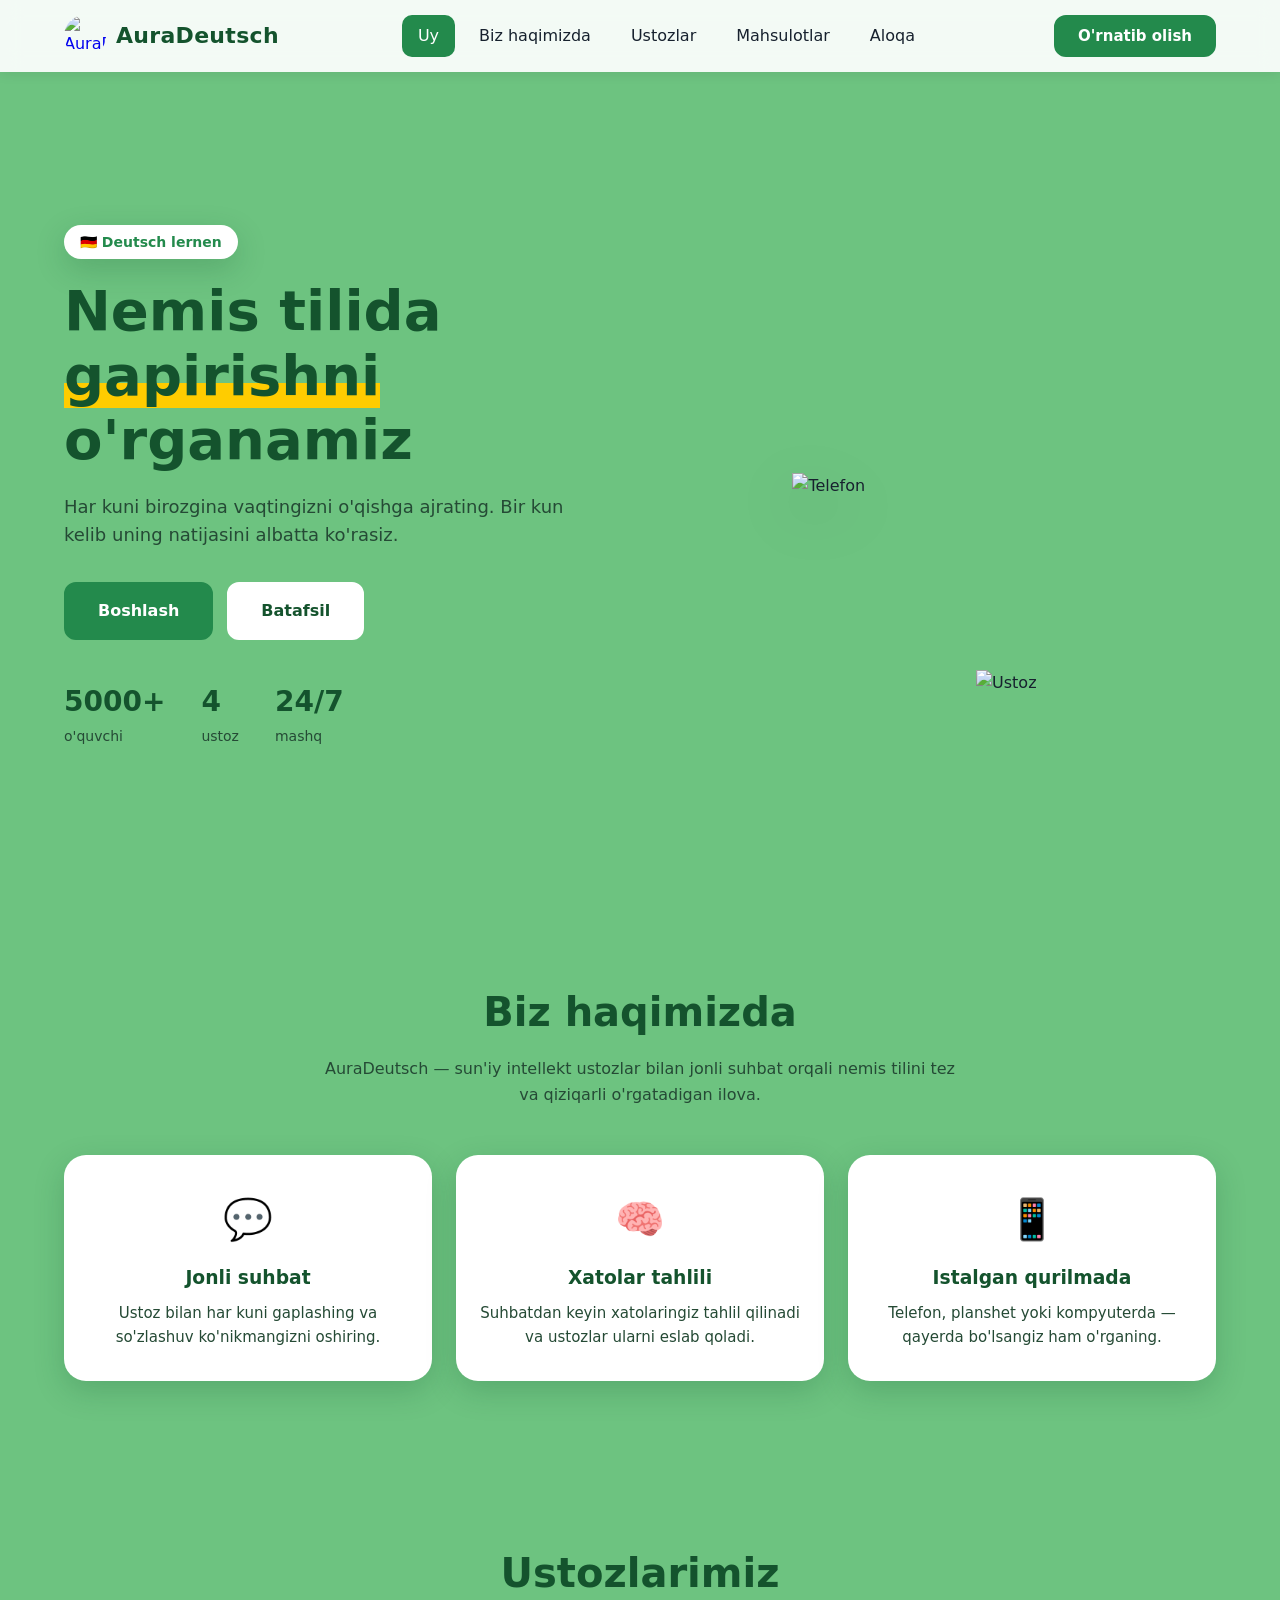
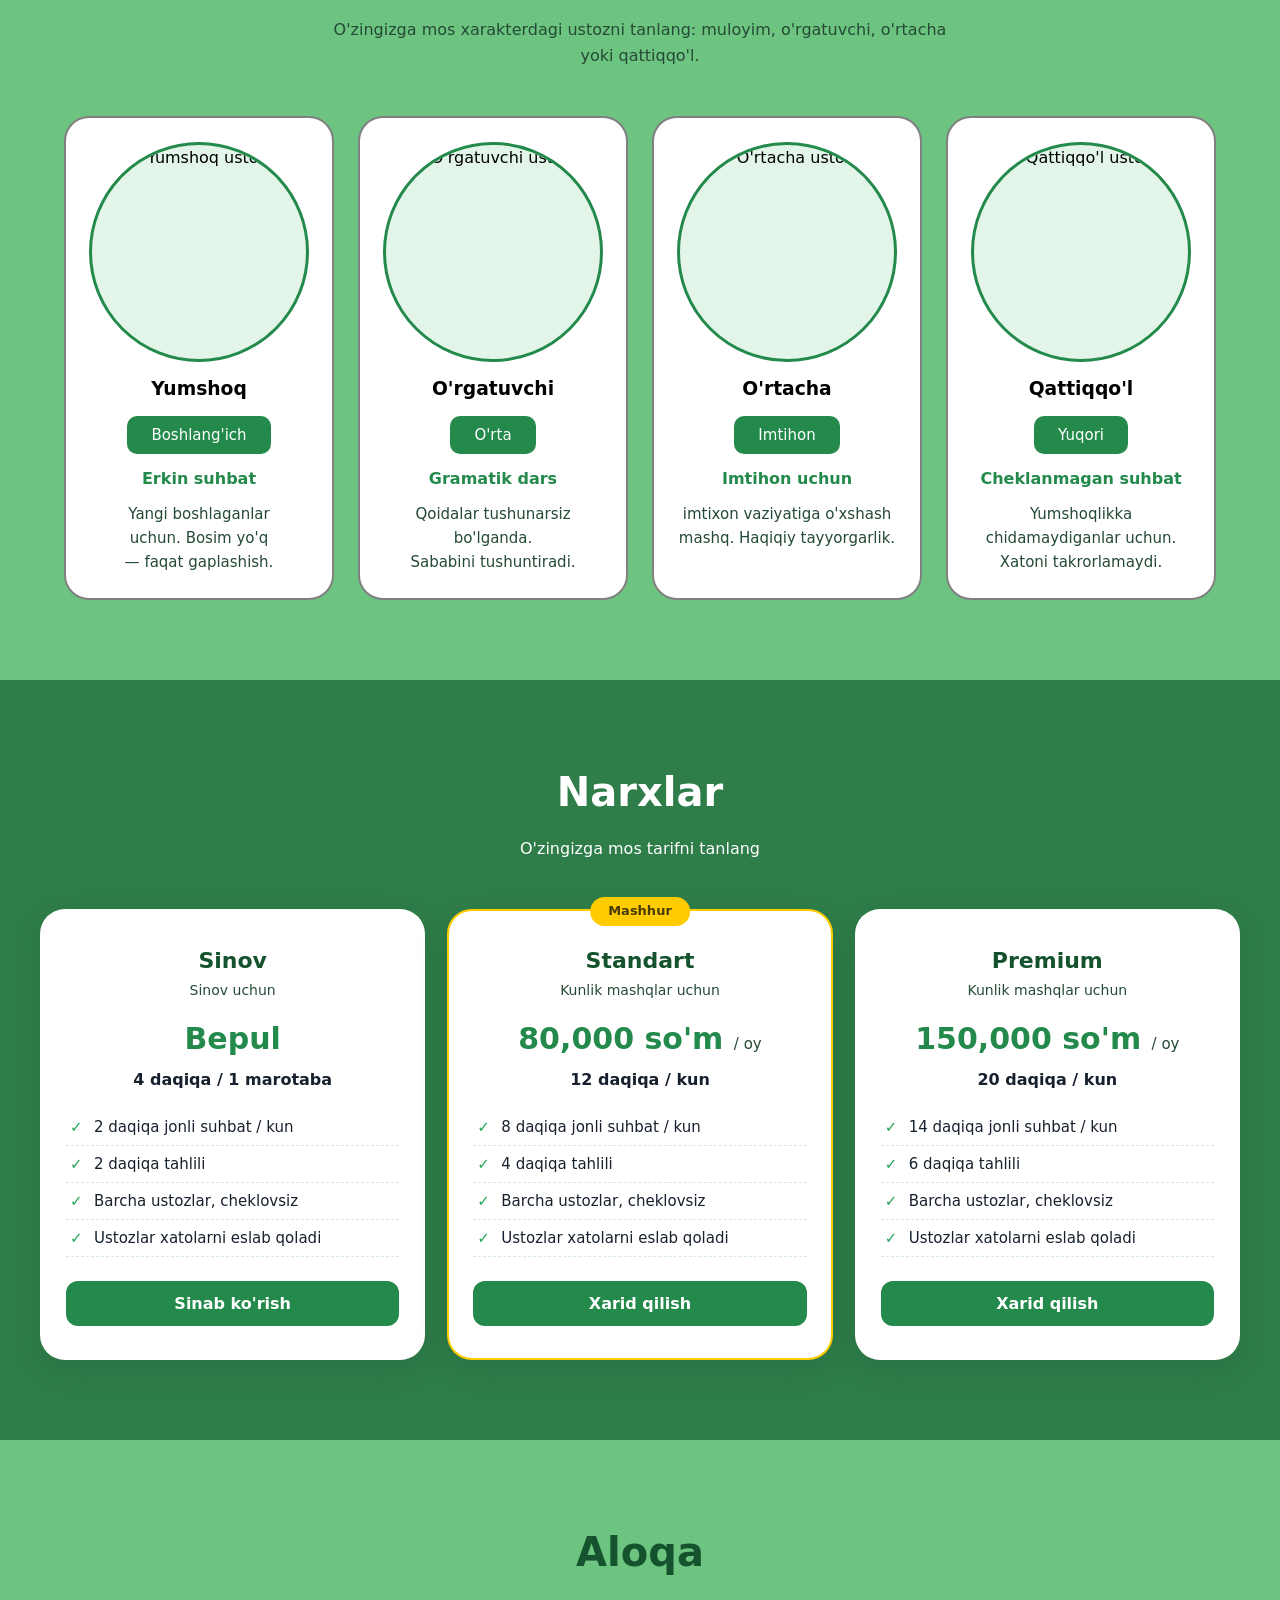
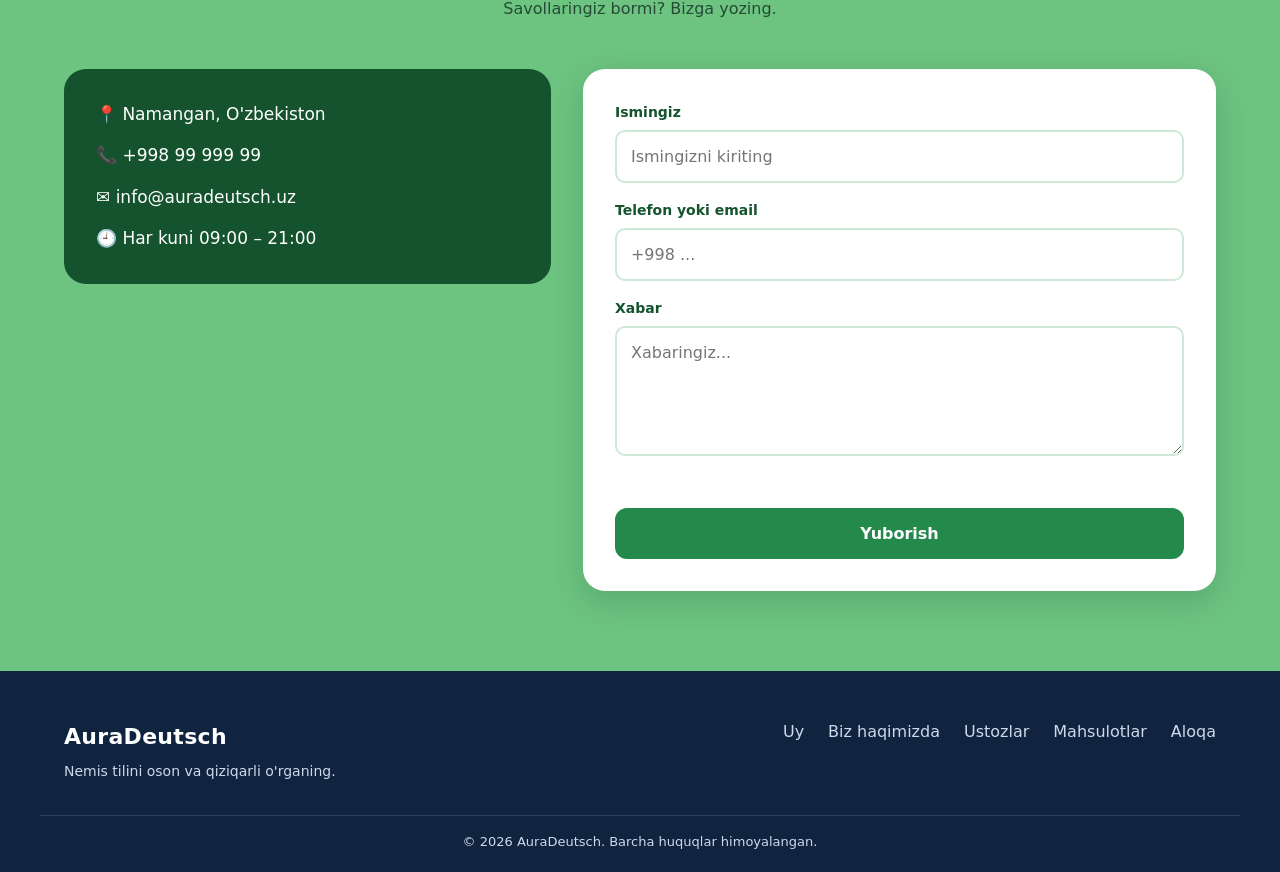
==== auradeutsch/index.html @ 5838793b "aura-deutsch" ====
<!DOCTYPE html>
<html lang="uz">
<head>
    <meta charset="UTF-8">
    <meta name="viewport" content="width=device-width, initial-scale=1.0, viewport-fit=cover">
    <meta name="theme-color" content="#6dc380">
    <meta name="description" content="AuraDeutsch - nemis tilida gapirishni o'rganing">
    <title>AuraDeutsch | Nemis tilini o'rganamiz</title>
    <link rel="stylesheet" href="./css/style.css">
</head>
<body>
<div class="container">
    <!-- HEADER -->
    <header class="header" id="header">
        <div class="header-inner">
            <a class="brand" href="#home">
                <img class="logo" src="https://rematchcis.ru/uploads/teams/1777391073_e0aef7fd6d02.png" alt="AuraDeutsch logo">
                <span class="brand-name">AuraDeutsch</span>
            </a>

            <nav class="nav" id="nav" aria-label="Asosiy menyu">
                <ul class="nav-links">
                    <li><a class="item-link active" href="#home">Uy</a></li>
                    <li><a class="item-link" href="#about">Biz haqimizda</a></li>
                    <li><a class="item-link" href="#teachers">Ustozlar</a></li>
                    <li><a class="item-link" href="#product">Mahsulotlar</a></li>
                    <li><a class="item-link" href="#contact">Aloqa</a></li>
                </ul>
            </nav>

            <button class="btn btn-small" id="installBtn">O'rnatib olish</button>

            <button class="burger" id="burger" aria-label="Menyuni ochish" aria-expanded="false">
                <span></span><span></span><span></span>
            </button>
        </div>
    </header>

    <main>
        <!-- HOME -->
        <section class="hero section" id="home">
            <div class="hero-left">
                <span class="badge">🇩🇪 Deutsch lernen</span>
                <h1 class="hero-title">Nemis tilida <br><span>gapirishni</span> o'rganamiz</h1>
                <p class="hero-subtitle">
                    Har kuni birozgina vaqtingizni o'qishga ajrating. Bir kun kelib uning natijasini albatta ko'rasiz.
                </p>
                <div class="hero-actions">
                    <a class="btn" href="#product">Boshlash</a>
                    <a class="btn btn-outline" href="#about">Batafsil</a>
                </div>
                <ul class="stats">
                    <li><strong>5000+</strong><span>o'quvchi</span></li>
                    <li><strong>4</strong><span>ustoz</span></li>
                    <li><strong>24/7</strong><span>mashq</span></li>
                </ul>
            </div>
            <div class="hero-right">
                <img class="phone" src="https://png.pngtree.com/png-clipart/20230206/ourmid/pngtree-cell-phone-mockup-png-image_6584030.png" alt="Telefon">
                <img class="teacher" src="https://static.vecteezy.com/system/resources/previews/039/324/545/non_2x/ai-generated-3d-cute-cartoon-male-teacher-character-png.png" alt="Ustoz">
            </div>
        </section>

        <!-- ABOUT -->
        <section class="about section" id="about">
            <h2 class="section-title">Biz haqimizda</h2>
            <p class="section-text">
                AuraDeutsch — sun'iy intellekt ustozlar bilan jonli suhbat orqali nemis tilini tez va qiziqarli o'rgatadigan ilova.
            </p>
            <div class="features">
                <article class="feature">
                    <div class="feature-icon">💬</div>
                    <h3>Jonli suhbat</h3>
                    <p>Ustoz bilan har kuni gaplashing va so'zlashuv ko'nikmangizni oshiring.</p>
                </article>
                <article class="feature">
                    <div class="feature-icon">🧠</div>
                    <h3>Xatolar tahlili</h3>
                    <p>Suhbatdan keyin xatolaringiz tahlil qilinadi va ustozlar ularni eslab qoladi.</p>
                </article>
                <article class="feature">
                    <div class="feature-icon">📱</div>
                    <h3>Istalgan qurilmada</h3>
                    <p>Telefon, planshet yoki kompyuterda — qayerda bo'lsangiz ham o'rganing.</p>
                </article>
            </div>
        </section>

        <!-- TEACHERS -->
        <section class="teachers section" id="teachers">
            <h2 class="section-title">Ustozlarimiz</h2>
            <p class="section-text">O'zingizga mos xarakterdagi ustozni tanlang: muloyim, o'rgatuvchi, o'rtacha yoki qattiqqo'l.</p>

            <div class="teach">
                <div class="cart">
                <img class="image" src="https://i.etsystatic.com/32486242/r/il/7b7a8a/6673329284/il_570xN.6673329284_gpqs.jpg" alt="Yumshoq ustoz" loading="lazy">
                <div class="text">
                    <h3 class="text-title">Yumshoq</h3>
                    <button class="text-btn">Boshlang'ich</button>
                    <h4 class="daraja">Erkin suhbat</h4>
                    <p class="hususiyat">
                        Yangi boshlaganlar uchun. Bosim <br> yo'q — faqat gaplashish.
                    </p>
                </div>
            </div>
            <div class="cart">
                <img class="image" src="https://avatars.mds.yandex.net/i?id=55df13af33f7973d9c1cdaeb03f8ed8f61dc3e0f-9380290-images-thumbs&n=13" alt="O'rgatuvchi ustoz" loading="lazy">
                <div class="text">
                    <h3 class="text-title">O'rgatuvchi</h3>
                    <button class="text-btn">O'rta</button>
                    <h4 class="daraja">Gramatik dars</h4>
                    <p class="hususiyat">Qoidalar tushunarsiz bo'lganda. <br> Sababini tushuntiradi.</p>
                </div>
            </div>
        <div class="cart">
                <img class="image" src="https://static.vecteezy.com/system/resources/previews/057/080/167/non_2x/male-teacher-providing-instructions-with-book-vector.jpg" alt="O'rtacha ustoz" loading="lazy">
                <div class="text">
                    <h3 class="text-title">O'rtacha</h3>
                    <button class="text-btn">Imtihon</button>
                    <h4 class="daraja">Imtihon uchun</h4>
                    <p class="hususiyat">imtixon vaziyatiga o'xshash mashq. <br> Haqiqiy tayyorgarlik.</p>
                </div>
            </div>
            <div class="cart">
                <img class="image" src="https://previews.123rf.com/images/catocala7/catocala72310/catocala7231000278/216448274-angry-teacher-funny-cute-cartoon-3d-illustration-on-white-background-creative-avatar.jpg" alt="Qattiqqo'l ustoz" loading="lazy">
                <div class="text">
                    <h3 class="text-title">Qattiqqo'l</h3>
                    <button class="text-btn">Yuqori</button>
                    <h4 class="daraja">Cheklanmagan suhbat</h4>
                    <p class="hususiyat">Yumshoqlikka chidamaydiganlar <br> uchun. Xatoni takrorlamaydi.</p>
                </div>
            </div>
            </div>
        </section>

        <!-- PRODUCT -->
        <section class="cost section" id="product">
            <h2 class="section-title">Narxlar</h2>
            <p class="section-text">O'zingizga mos tarifni tanlang</p>

            <div class="cards">
                <div class="card">
                    <h3 class="narx">Sinov</h3>
                    <p class="malumot muted">Sinov uchun</p>
                    <h2 class="narxi">Bepul</h2>
                    <p class="soat">4 daqiqa / 1 marotaba</p>
                    <ul class="card-list">
                        <li>2 daqiqa jonli suhbat / kun</li>
                        <li>2 daqiqa tahlili</li>
                        <li>Barcha ustozlar, cheklovsiz</li>
                        <li>Ustozlar xatolarni eslab qoladi</li>
                    </ul>
                    <button class="card-btn" data-plan="Sinov" data-price="Bepul">Sinab ko'rish</button>
                </div>

                <div class="card popular">
                    <span class="ribbon">Mashhur</span>
                    <h3 class="narx">Standart</h3>
                    <p class="malumot muted">Kunlik mashqlar uchun</p>
                    <h2 class="narxi">80,000 so'm <span class="card-span">/ oy</span></h2>
                    <p class="soat">12 daqiqa / kun</p>
                    <ul class="card-list">
                        <li>8 daqiqa jonli suhbat / kun</li>
                        <li>4 daqiqa tahlili</li>
                        <li>Barcha ustozlar, cheklovsiz</li>
                        <li>Ustozlar xatolarni eslab qoladi</li>
                    </ul>
                    <button class="card-btn" data-plan="Standart" data-price="80,000 so'm / oy">Xarid qilish</button>
                </div>

                <div class="card">
                    <h3 class="narx">Premium</h3>
                    <p class="malumot muted">Kunlik mashqlar uchun</p>
                    <h2 class="narxi">150,000 so'm <span class="card-span">/ oy</span></h2>
                    <p class="soat">20 daqiqa / kun</p>
                    <ul class="card-list">
                        <li>14 daqiqa jonli suhbat / kun</li>
                        <li>6 daqiqa tahlili</li>
                        <li>Barcha ustozlar, cheklovsiz</li>
                        <li>Ustozlar xatolarni eslab qoladi</li>
                    </ul>
                    <button class="card-btn" data-plan="Premium" data-price="150,000 so'm / oy">Xarid qilish</button>
                </div>
            </div>
        </section>

        <!-- CONTACT -->
        <section class="contact section" id="contact">
            <h2 class="section-title">Aloqa</h2>
            <p class="section-text">Savollaringiz bormi? Bizga yozing.</p>

            <div class="contact-wrap">
                <ul class="contact-info">
                    <li>📍 Namangan, O'zbekiston</li>
                    <li>📞 +998 99 999 99</li>
                    <li>✉️ info@auradeutsch.uz</li>
                    <li>🕘 Har kuni 09:00 – 21:00</li>
                </ul>

                <form class="contact-form" id="contactForm" novalidate>
                    <label>
                        Ismingiz
                        <input type="text" id="name" placeholder="Ismingizni kiriting" required>
                    </label>
                    <label>
                        Telefon yoki email
                        <input type="text" id="phone" placeholder="+998 ..." required>
                    </label>
                    <label>
                        Xabar
                        <textarea id="message" rows="4" placeholder="Xabaringiz..." required></textarea>
                    </label>
                    <p class="form-error" id="formError"></p>
                    <button type="submit" class="btn">Yuborish</button>
                </form>
            </div>
        </section>
    </main>

    <!-- FOOTER -->
    <footer class="footer">
        <div class="footer-inner">
            <div class="footer-brand">
                <span class="brand-name">AuraDeutsch</span>
                <p>Nemis tilini oson va qiziqarli o'rganing.</p>
            </div>
            <ul class="footer-links">
                <li><a href="#home">Uy</a></li>
                <li><a href="#about">Biz haqimizda</a></li>
                <li><a href="#teachers">Ustozlar</a></li>
                <li><a href="#product">Mahsulotlar</a></li>
                <li><a href="#contact">Aloqa</a></li>
            </ul>
        </div>
        <p class="copyright">© <span id="year"></span> AuraDeutsch. Barcha huquqlar himoyalangan.</p>
    </footer>

    <!-- MODAL -->
    <div class="modal" id="modal" aria-hidden="true">
        <div class="modal-box" role="dialog" aria-modal="true">
            <div class="modal-icon">✅</div>
            <h3 id="modalTitle">Sotib oldingiz!</h3>
            <p id="modalText"></p>
            <button class="btn" id="modalClose">Yopish</button>
        </div>
    </div>

</div>
    
    <script src="./js/script.js"></script>
</body>
</html>
---- auradeutsch/css/style.css ----
/* =========================================================
   AuraDeutsch — asosiy uslublar + barcha qurilmalar uchun media
   ========================================================= */

:root {
    --blue: #6dc380;
    --blue-dark: #238a4c;
    --blue-deep: #14532d;
    --green-mid: #2f7d49;
    --bg: #6dc380;
    --text: #17212e;
    --muted: #254a35;
    --white: #ffffff;
    --gold: #ffcc00;
    --radius: 22px;
    --shadow: 0 10px 30px rgba(20, 83, 45, 0.22);
    --header-h: 72px;

    /* Yon bo'shliq (notch / safe-area hisobga olingan) */
    --pad: 24px;
    --py: 80px;
    --gl: max(var(--pad), env(safe-area-inset-left, 0px));
    --gr: max(var(--pad), env(safe-area-inset-right, 0px));
}

* {
    margin: 0;
    padding: 0;
    box-sizing: border-box;
    list-style: none;
    text-decoration: none;
    -webkit-tap-highlight-color: transparent;
}

html {
    scroll-behavior: smooth;
    scroll-padding-top: var(--header-h);
    -webkit-text-size-adjust: 100%;
    text-size-adjust: 100%;
}

body {
    font-family: "Segoe UI", system-ui, -apple-system, Roboto, Arial, sans-serif;
    background: var(--bg);
    color: var(--text);
    line-height: 1.6;
    overflow-x: hidden;
}

/* Butun sayt shu konteyner ichida.
   Ichki kontent (.section, .header-inner, .footer-inner) 1200px bilan cheklanib markazlanadi,
   fon esa ekranning ikki chetigacha to'liq boradi. */
.container {
    width: 100%;
    max-width: 100%;
    margin: 0 auto;
    overflow-x: clip;
}

img {
    max-width: 100%;
    height: auto;
    display: block;
}

button {
    font-family: inherit;
}

.section {
    max-width: 1200px;
    margin: 0 auto;
    padding: var(--py) var(--gr) var(--py) var(--gl);
}

.section-title {
    font-size: clamp(26px, 4vw, 40px);
    text-align: center;
    color: var(--blue-deep);
    margin-bottom: 12px;
}

.section-text {
    text-align: center;
    color: var(--muted);
    max-width: 640px;
    margin: 0 auto 48px;
}

/* ---------- Buttons ---------- */
.btn {
    display: inline-block;
    padding: 14px 32px;
    background: var(--blue-dark);
    color: var(--white);
    border: 2px solid var(--blue-dark);
    border-radius: 12px;
    font-size: 16px;
    font-weight: 600;
    text-align: center;
    cursor: pointer;
    transition: transform 0.2s, background 0.2s, box-shadow 0.2s;
}

.btn:hover {
    background: var(--blue-deep);
    border-color: var(--blue-deep);
    transform: translateY(-2px);
    box-shadow: var(--shadow);
}

.btn-outline {
    background: var(--white);
    border-color: var(--white);
    color: var(--blue-deep);
}

.btn-outline:hover {
    background: var(--blue-deep);
    border-color: var(--blue-deep);
    color: var(--white);
}

.btn-small {
    padding: 10px 22px;
    font-size: 15px;
}

/* ---------- Header ---------- */
.header {
    position: sticky;
    top: 0;
    z-index: 100;
    height: var(--header-h);
    background: rgba(255, 255, 255, 0.92);
    -webkit-backdrop-filter: blur(10px);
    backdrop-filter: blur(10px);
    box-shadow: 0 2px 12px rgba(0, 0, 0, 0.08);
}

.header-inner {
    max-width: 1200px;
    height: 100%;
    margin: 0 auto;
    padding: 0 var(--gr) 0 var(--gl);
    display: flex;
    align-items: center;
    justify-content: space-between;
    gap: 24px;
}

.brand {
    display: flex;
    align-items: center;
    gap: 10px;
    flex-shrink: 0;
}

.logo {
    width: 42px;
    height: 42px;
    object-fit: contain;
    border-radius: 50%;
}

.brand-name {
    font-size: 22px;
    font-weight: 800;
    color: var(--blue-deep);
    letter-spacing: 0.3px;
    white-space: nowrap;
}

.nav-links {
    display: flex;
    gap: 8px;
}

.item-link {
    display: block;
    padding: 8px 16px;
    border-radius: 10px;
    color: var(--text);
    font-weight: 500;
    white-space: nowrap;
    transition: background 0.2s, color 0.2s;
}

.item-link:hover,
.item-link.active {
    background: var(--blue-dark);
    color: var(--white);
}

.burger {
    display: none;
    width: 44px;
    height: 44px;
    background: none;
    border: none;
    cursor: pointer;
    flex-direction: column;
    justify-content: center;
    align-items: center;
    gap: 5px;
}

.burger span {
    width: 26px;
    height: 3px;
    background: var(--blue-deep);
    border-radius: 3px;
    transition: transform 0.3s, opacity 0.3s;
}

.burger.open span:nth-child(1) { transform: translateY(8px) rotate(45deg); }
.burger.open span:nth-child(2) { opacity: 0; }
.burger.open span:nth-child(3) { transform: translateY(-8px) rotate(-45deg); }

/* ---------- Hero ---------- */
.hero {
    display: flex;
    align-items: center;
    justify-content: space-between;
    gap: 40px;
    min-height: calc(100vh - var(--header-h));
    min-height: calc(100svh - var(--header-h));
}

.hero-left {
    flex: 1 1 50%;
    min-width: 0;
}

.badge {
    display: inline-block;
    padding: 6px 16px;
    background: var(--white);
    border-radius: 999px;
    font-size: 14px;
    font-weight: 600;
    color: var(--blue-dark);
    box-shadow: var(--shadow);
    margin-bottom: 20px;
}

.hero-title {
    font-size: clamp(30px, 5vw, 56px);
    line-height: 1.15;
    color: var(--blue-deep);
    margin-bottom: 20px;
}

.hero-title span {
    color: var(--blue-deep);
    background: linear-gradient(transparent 62%, var(--gold) 62%);
}

.hero-subtitle {
    font-size: 18px;
    color: var(--muted);
    max-width: 520px;
    margin-bottom: 32px;
}

.hero-actions {
    display: flex;
    flex-wrap: wrap;
    gap: 14px;
    margin-bottom: 40px;
}

.stats {
    display: flex;
    gap: 36px;
}

.stats li {
    display: flex;
    flex-direction: column;
}

.stats strong {
    font-size: 28px;
    color: var(--blue-deep);
}

.stats span {
    font-size: 14px;
    color: var(--muted);
}

.hero-right {
    flex: 1 1 45%;
    min-width: 0;
    position: relative;
    display: flex;
    justify-content: center;
    align-items: center;
    min-height: 460px;
}

.phone {
    width: min(320px, 70%);
    filter: drop-shadow(0 20px 30px rgba(0, 0, 0, 0.2));
}

.teacher {
    position: absolute;
    width: min(240px, 50%);
    right: 0;
    bottom: 0;
    animation: float 4s ease-in-out infinite;
}

@keyframes float {
    0%, 100% { transform: translateY(0); }
    50%      { transform: translateY(-14px); }
}

/* ---------- About ---------- */
.about {
    background: transparent;
}

.features {
    display: grid;
    grid-template-columns: repeat(auto-fit, minmax(240px, 1fr));
    gap: 24px;
}

.feature {
    background: var(--white);
    padding: 32px 24px;
    border-radius: var(--radius);
    text-align: center;
    box-shadow: var(--shadow);
    transition: transform 0.25s;
}

.feature:hover {
    transform: translateY(-6px);
}

.feature-icon {
    font-size: 40px;
    margin-bottom: 12px;
}

.feature h3 {
    color: var(--blue-deep);
    margin-bottom: 8px;
}

.feature p {
    color: var(--muted);
    font-size: 15px;
}

/* ---------- Teachers ---------- */
.teach {
    display: grid;
    grid-template-columns: repeat(4, minmax(0, 1fr));
    gap: 24px;
    align-items: stretch;
}

.cart {
    display: flex;
    flex-direction: column;
    align-items: center;
    padding: 24px 18px;
    border: 2px solid gray;
    text-align: center;
    border-radius: 25px;
    background-color: white;
    color: black;
    transition: transform 0.25s, box-shadow 0.25s;
}

.cart:hover {
    transform: translateY(-6px);
    box-shadow: var(--shadow);
}

.image {
    width: min(220px, 100%);
    aspect-ratio: 1 / 1;
    object-fit: cover;
    border-radius: 50%;
    border: 3px solid var(--blue-dark);
    background: #e3f5e8;
}

.text {
    width: 100%;
}

.text-title {
    margin-top: 12px;
}

.text-btn {
    margin-top: 12px;
    padding: 10px 24px;
    background-color: var(--blue-dark);
    color: white;
    border: none;
    border-radius: 10px;
    font-size: 15px;
}

.daraja {
    margin-top: 12px;
    margin-bottom: 10px;
    color: var(--blue-dark);
}

.hususiyat {
    font-size: 15px;
    color: var(--muted);
    text-wrap: balance;
}

.hususiyat br {
    display: none;
}

/* ---------- Product / Cost ---------- */
.cost {
    max-width: none;
    background: var(--green-mid);
}

.cost .section-title,
.cost .section-text {
    color: var(--white);
}

.cards {
    max-width: 1200px;
    margin: 0 auto;
    display: grid;
    grid-template-columns: repeat(3, minmax(0, 1fr));
    gap: 28px;
    align-items: stretch;
}

.card {
    position: relative;
    display: flex;
    flex-direction: column;
    padding: 32px 24px;
    background: var(--white);
    border: 2px solid transparent;
    border-radius: 25px;
    text-align: center;
    color: var(--text);
    box-shadow: var(--shadow);
    transition: transform 0.25s, border-color 0.25s;
}

.card:hover {
    transform: translateY(-8px);
    border-color: var(--blue-dark);
}

.card.popular {
    border-color: var(--gold);
}

.ribbon {
    position: absolute;
    top: -14px;
    left: 50%;
    transform: translateX(-50%);
    padding: 4px 18px;
    background: var(--gold);
    color: #4a3b00;
    font-size: 13px;
    font-weight: 700;
    border-radius: 999px;
}

.narx {
    font-size: 22px;
    color: var(--blue-deep);
}

.muted {
    color: var(--muted);
    font-size: 14px;
}

.narxi {
    margin: 14px 0 4px;
    font-size: 30px;
    color: var(--blue-dark);
}

.card-span {
    font-size: 15px;
    font-weight: 400;
    color: var(--muted);
}

.soat {
    font-weight: 600;
    margin-bottom: 16px;
}

.card-list {
    flex: 1;
    margin-bottom: 24px;
    text-align: left;
}

.card-list li {
    position: relative;
    padding: 6px 0 6px 28px;
    font-size: 15px;
    border-bottom: 1px dashed #d5ebdb;
}

.card-list li::before {
    content: "✓";
    position: absolute;
    left: 4px;
    color: #22a559;
    font-weight: 700;
}

.card-btn {
    padding: 13px 25px;
    background: var(--blue-dark);
    color: var(--white);
    border: none;
    border-radius: 12px;
    font-size: 16px;
    font-weight: 600;
    cursor: pointer;
    transition: background 0.2s, transform 0.2s;
}

.card-btn:hover {
    background: var(--blue-deep);
    transform: scale(1.03);
}

/* ---------- Contact ---------- */
.contact-wrap {
    display: grid;
    grid-template-columns: 1fr 1.3fr;
    gap: 32px;
    align-items: start;
}

.contact-info {
    display: flex;
    flex-direction: column;
    gap: 14px;
    padding: 32px;
    background: var(--blue-deep);
    color: var(--white);
    border-radius: var(--radius);
    font-size: 17px;
    overflow-wrap: anywhere;
}

.contact-form {
    display: flex;
    flex-direction: column;
    gap: 16px;
    padding: 32px;
    background: var(--white);
    border-radius: var(--radius);
    box-shadow: var(--shadow);
}

.contact-form label {
    display: flex;
    flex-direction: column;
    gap: 6px;
    font-weight: 600;
    font-size: 14px;
    color: var(--blue-deep);
}

.contact-form input,
.contact-form textarea {
    width: 100%;
    padding: 12px 14px;
    border: 2px solid #cfe8d6;
    border-radius: 10px;
    font: inherit;
    font-size: 16px; /* iOS'da input bosilganda zoom bo'lmasligi uchun */
    font-weight: 400;
    color: var(--text);
    resize: vertical;
    transition: border-color 0.2s;
}

.contact-form input:focus,
.contact-form textarea:focus {
    outline: none;
    border-color: var(--blue-dark);
}

.form-error {
    min-height: 20px;
    color: #d33;
    font-size: 14px;
}

/* ---------- Footer ---------- */
.footer {
    background: #10233f;
    color: #cdd9ea;
    padding: 48px 0 20px;
}

.footer-inner {
    max-width: 1200px;
    margin: 0 auto;
    padding: 0 var(--gr) 0 var(--gl);
    display: flex;
    flex-wrap: wrap;
    justify-content: space-between;
    gap: 24px;
}

.footer .brand-name {
    color: var(--white);
}

.footer-brand p {
    margin-top: 6px;
    font-size: 14px;
}

.footer-links {
    display: flex;
    flex-wrap: wrap;
    gap: 12px 24px;
}

.footer-links a {
    color: #cdd9ea;
    transition: color 0.2s;
}

.footer-links a:hover {
    color: var(--gold);
}

.copyright {
    max-width: 1200px;
    margin: 32px auto 0;
    padding: 16px var(--gr) env(safe-area-inset-bottom, 0px) var(--gl);
    border-top: 1px solid rgba(255, 255, 255, 0.12);
    text-align: center;
    font-size: 13px;
}

/* ---------- Modal ---------- */
.modal {
    position: fixed;
    inset: 0;
    z-index: 200;
    display: flex;
    align-items: center;
    justify-content: center;
    padding: 20px;
    background: rgba(10, 25, 50, 0.6);
    opacity: 0;
    visibility: hidden;
    transition: opacity 0.25s, visibility 0.25s;
}

.modal.show {
    opacity: 1;
    visibility: visible;
}

.modal-box {
    width: 100%;
    max-width: 400px;
    padding: 36px 28px;
    background: var(--white);
    border-radius: var(--radius);
    text-align: center;
    transform: scale(0.85);
    transition: transform 0.25s;
}

.modal.show .modal-box {
    transform: scale(1);
}

.modal-icon {
    font-size: 56px;
}

.modal-box h3 {
    margin: 8px 0;
    font-size: 24px;
    color: var(--blue-deep);
}

.modal-box p {
    margin-bottom: 24px;
    color: var(--muted);
}


/* =========================================================
   RESPONSIVE — qurilmalar bo'yicha
   (kattadan kichikka qarab)
   ========================================================= */

/* ---- Katta monitorlar (2K / 4K) ---- */
@media (min-width: 1641px) {
    .hero-title { font-size: 60px; }
}

/* ---- Noutbuk (13–15") ---- */
@media (max-width: 1280px) {
    .hero-right { min-height: 420px; }
    .cards { gap: 22px; }
}

/* ---- Kichik noutbuk / iPad Pro 11" landshaft / iPad landshaft (≈1024–1194) ---- */
@media (max-width: 1194px) {
    :root { --py: 68px; }
    .header-inner { gap: 14px; }
    .nav-links { gap: 2px; }
    .item-link { padding: 8px 11px; font-size: 15px; }
    .brand-name { font-size: 20px; }
    .btn-small { padding: 9px 16px; }
    .card { padding: 28px 18px; }
    .narxi { font-size: 26px; }
    .hero-inner, .hero { gap: 28px; }
    .teach { grid-template-columns: repeat(2, minmax(0, 1fr)); }
    .image { width: min(240px, 100%); }
}

/* ---- Planshet portret: iPad mini 744 / iPad 768, 810, 820, 834 / Galaxy Tab 800 ---- */
@media (max-width: 992px) {
    :root { --py: 60px; }

    .hero {
        flex-direction: column;
        text-align: center;
        min-height: auto;
        padding-top: 48px;
        gap: 24px;
    }
    .hero-subtitle { margin-left: auto; margin-right: auto; }
    .hero-actions,
    .stats { justify-content: center; }
    .hero-right { width: 100%; min-height: 380px; }

    .contact-wrap { grid-template-columns: 1fr; }

    .cards { grid-template-columns: repeat(2, minmax(0, 1fr)); }
    .cards .card:last-child {
        grid-column: 1 / -1;
        width: 100%;
        max-width: 540px;
        margin: 0 auto;
    }
}

/* ---- Menyu burger'ga o'tadi (planshet portret + barcha telefonlar) ---- */
@media (max-width: 900px) {
    .burger { display: flex; }
    .header .btn-small { display: none; }

    .nav {
        position: absolute;
        top: var(--header-h);
        left: 0;
        right: 0;
        background: var(--white);
        box-shadow: 0 10px 20px rgba(0, 0, 0, 0.12);
        max-height: 0;
        overflow: hidden;
        transition: max-height 0.3s ease;
    }
    .nav.open { max-height: 420px; }

    .nav-links {
        flex-direction: column;
        gap: 4px;
        padding: 12px var(--gr) 20px var(--gl);
    }
    .item-link { padding: 13px 14px; font-size: 16px; }
}

/* ---- Katta telefonlar va kichik planshetlar (≤768) ---- */
@media (max-width: 768px) {
    :root {
        --pad: 20px;
        --py: 52px;
        --header-h: 64px;
    }
    .logo { width: 36px; height: 36px; }
    .section-text { margin-bottom: 32px; }
    .hero-right { min-height: 340px; }
    .footer-inner { flex-direction: column; align-items: center; text-align: center; }
    .footer-links { justify-content: center; }
}

/* ---- Telefon (≤600): Galaxy S / Pixel / iPhone Plus / Pro Max ---- */
@media (max-width: 600px) {
    .teach { grid-template-columns: 1fr; gap: 18px; }
    .cart { width: 100%; max-width: 440px; margin: 0 auto; }

    .cards { grid-template-columns: 1fr; gap: 24px; }
    .cards .card:last-child { grid-column: auto; max-width: none; }
    .features { grid-template-columns: 1fr; }

    .hero { padding-top: 36px; }
    .hero-actions { flex-direction: column; align-items: stretch; }
    .hero-subtitle { font-size: 16px; }
    .hero-right { min-height: 300px; }
    .stats { gap: 22px; justify-content: space-around; }
    .stats strong { font-size: 24px; }

    .contact-info,
    .contact-form { padding: 22px; }
    .contact-info { font-size: 16px; }

    /* barmoq bilan bosish uchun qulay o'lcham */
    .btn, .card-btn, .text-btn { min-height: 46px; }
}

/* ---- Oddiy telefonlar (≤430): iPhone 12–16, Pixel, Galaxy A/S ---- */
@media (max-width: 430px) {
    :root { --pad: 16px; --py: 46px; }
    .brand-name { font-size: 19px; }
    .hero-title { font-size: 30px; }
    .hero-right { min-height: 280px; }
    .card { padding: 26px 16px; }
    .narxi { font-size: 26px; }
    .modal-box { padding: 30px 20px; }
}

/* ---- Kichik telefonlar (≤375): iPhone SE / mini, Galaxy S ---- */
@media (max-width: 375px) {
    :root { --pad: 14px; }
    .brand-name { font-size: 18px; }
    .logo { width: 32px; height: 32px; }
    .hero-title { font-size: 27px; }
    .hero-right { min-height: 250px; }
    .phone { width: 62%; }
    .teacher { width: 40%; }
    .narxi { font-size: 24px; }
    .stats { gap: 12px; }
    .stats strong { font-size: 21px; }
    .stats span { font-size: 13px; }
    .btn { padding: 12px 22px; font-size: 15px; }
}

/* ---- Juda tor ekranlar (Galaxy Fold 280–344, eski telefonlar 320) ---- */
@media (max-width: 340px) {
    :root { --pad: 12px; }
    .brand-name { font-size: 16px; }
    .logo { width: 28px; height: 28px; }
    .hero-title { font-size: 24px; }
    .section-title { font-size: 24px; }
    .stats { flex-wrap: wrap; justify-content: center; }
    .card-list li { font-size: 14px; }
    .contact-info,
    .contact-form { padding: 16px; }
}

/* ---- Telefon landshaft (balandlik kam) ---- */
@media (max-height: 480px) and (orientation: landscape) {
    .hero { min-height: auto; padding-top: 24px; padding-bottom: 24px; }
    .nav.open { max-height: 70vh; overflow-y: auto; }
    .modal { align-items: flex-start; overflow-y: auto; }
}

/* ---- Sensorli ekranlarda hover animatsiyasi yo'q ---- */
@media (hover: none) {
    .card:hover,
    .cart:hover,
    .feature:hover,
    .btn:hover,
    .card-btn:hover { transform: none; }
}

/* ---- Animatsiyani kamaytirishni so'ragan foydalanuvchilar ---- */
@media (prefers-reduced-motion: reduce) {
    html { scroll-behavior: auto; }
    .teacher { animation: none; }
    * { transition-duration: 0.01ms !important; }
}
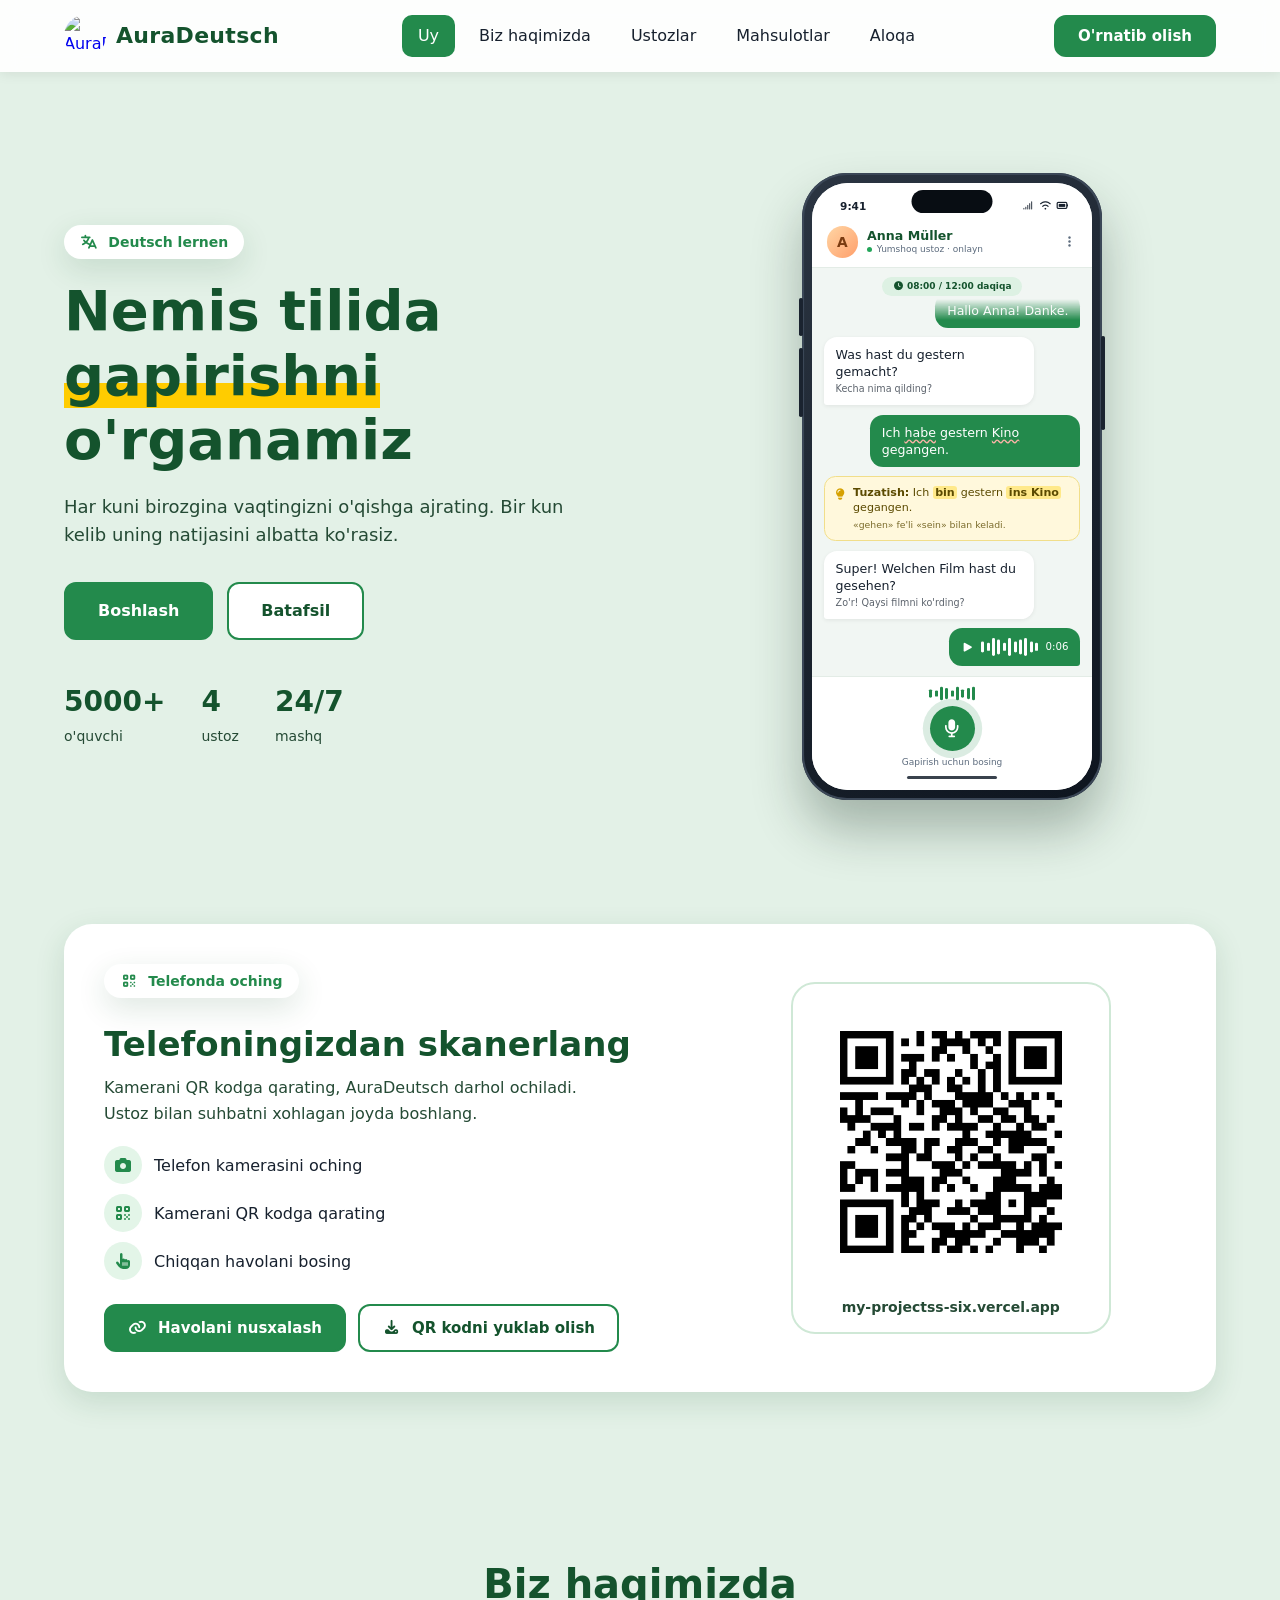
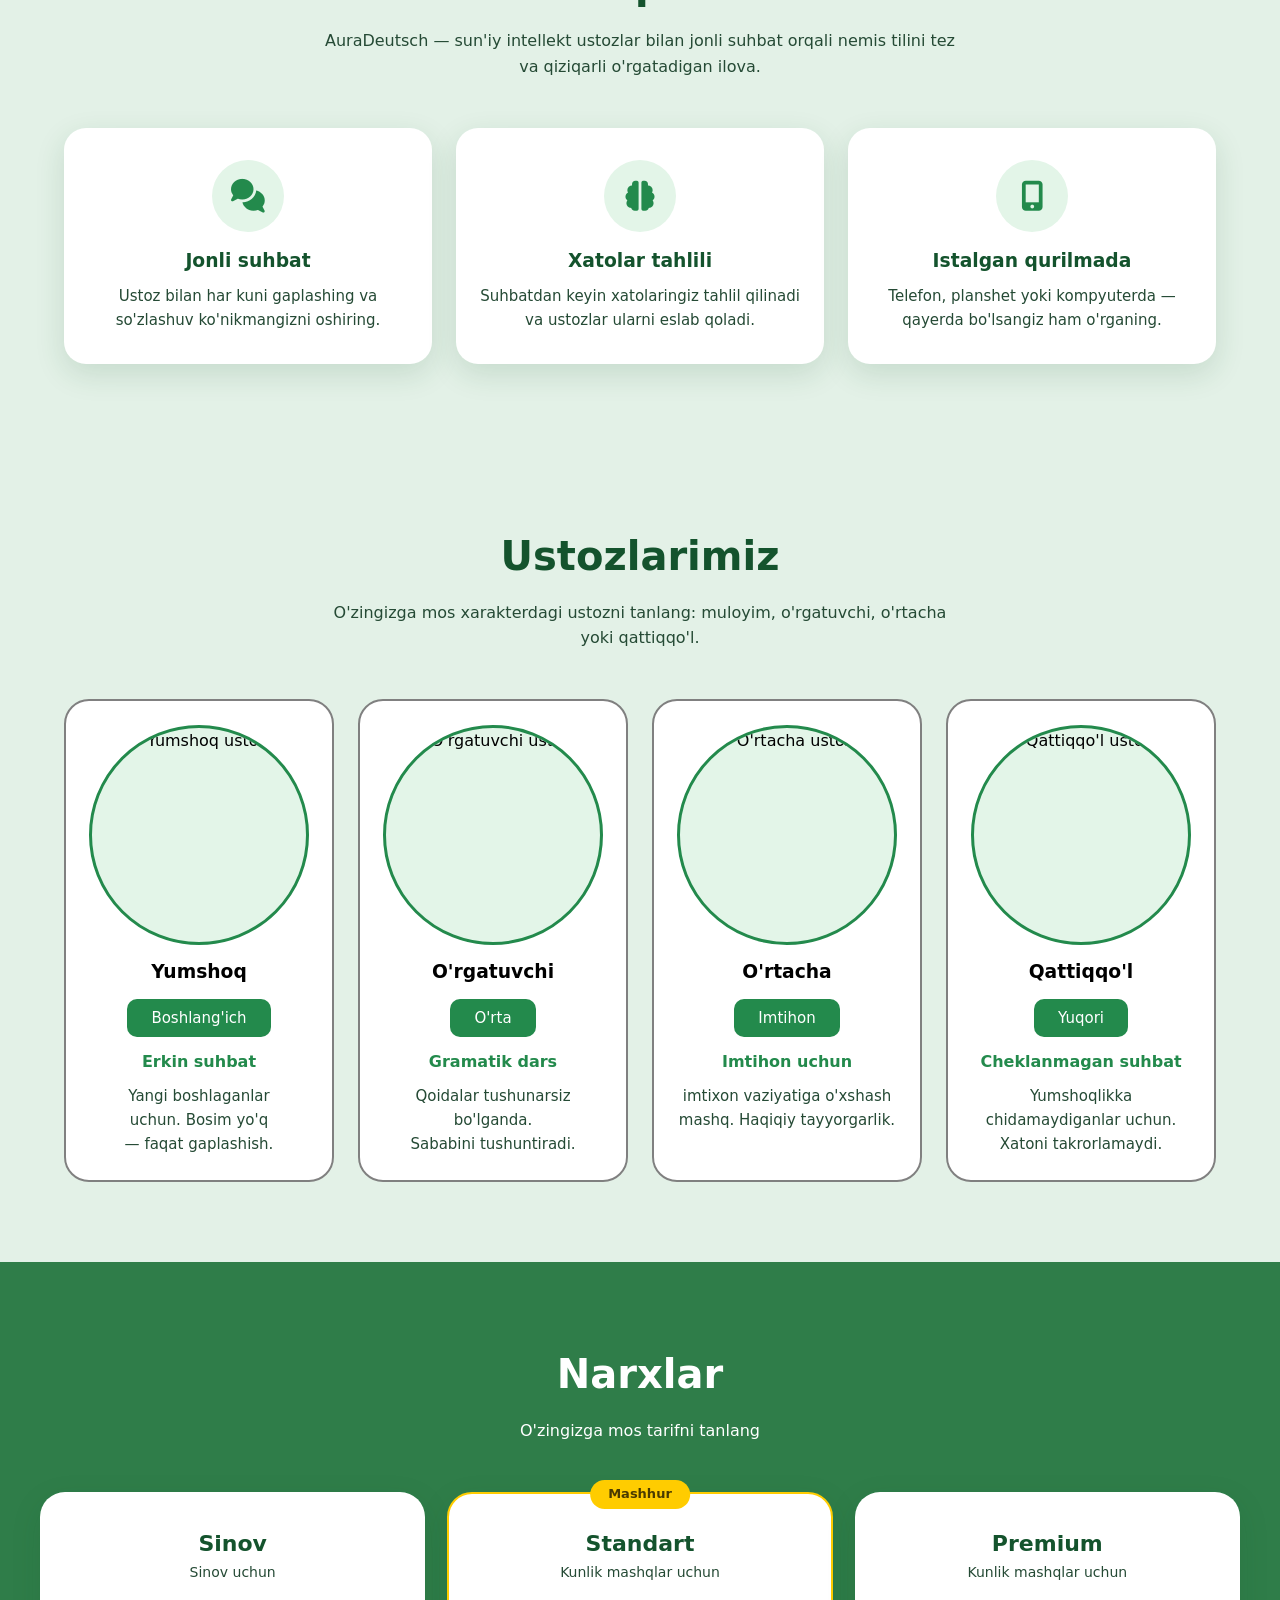
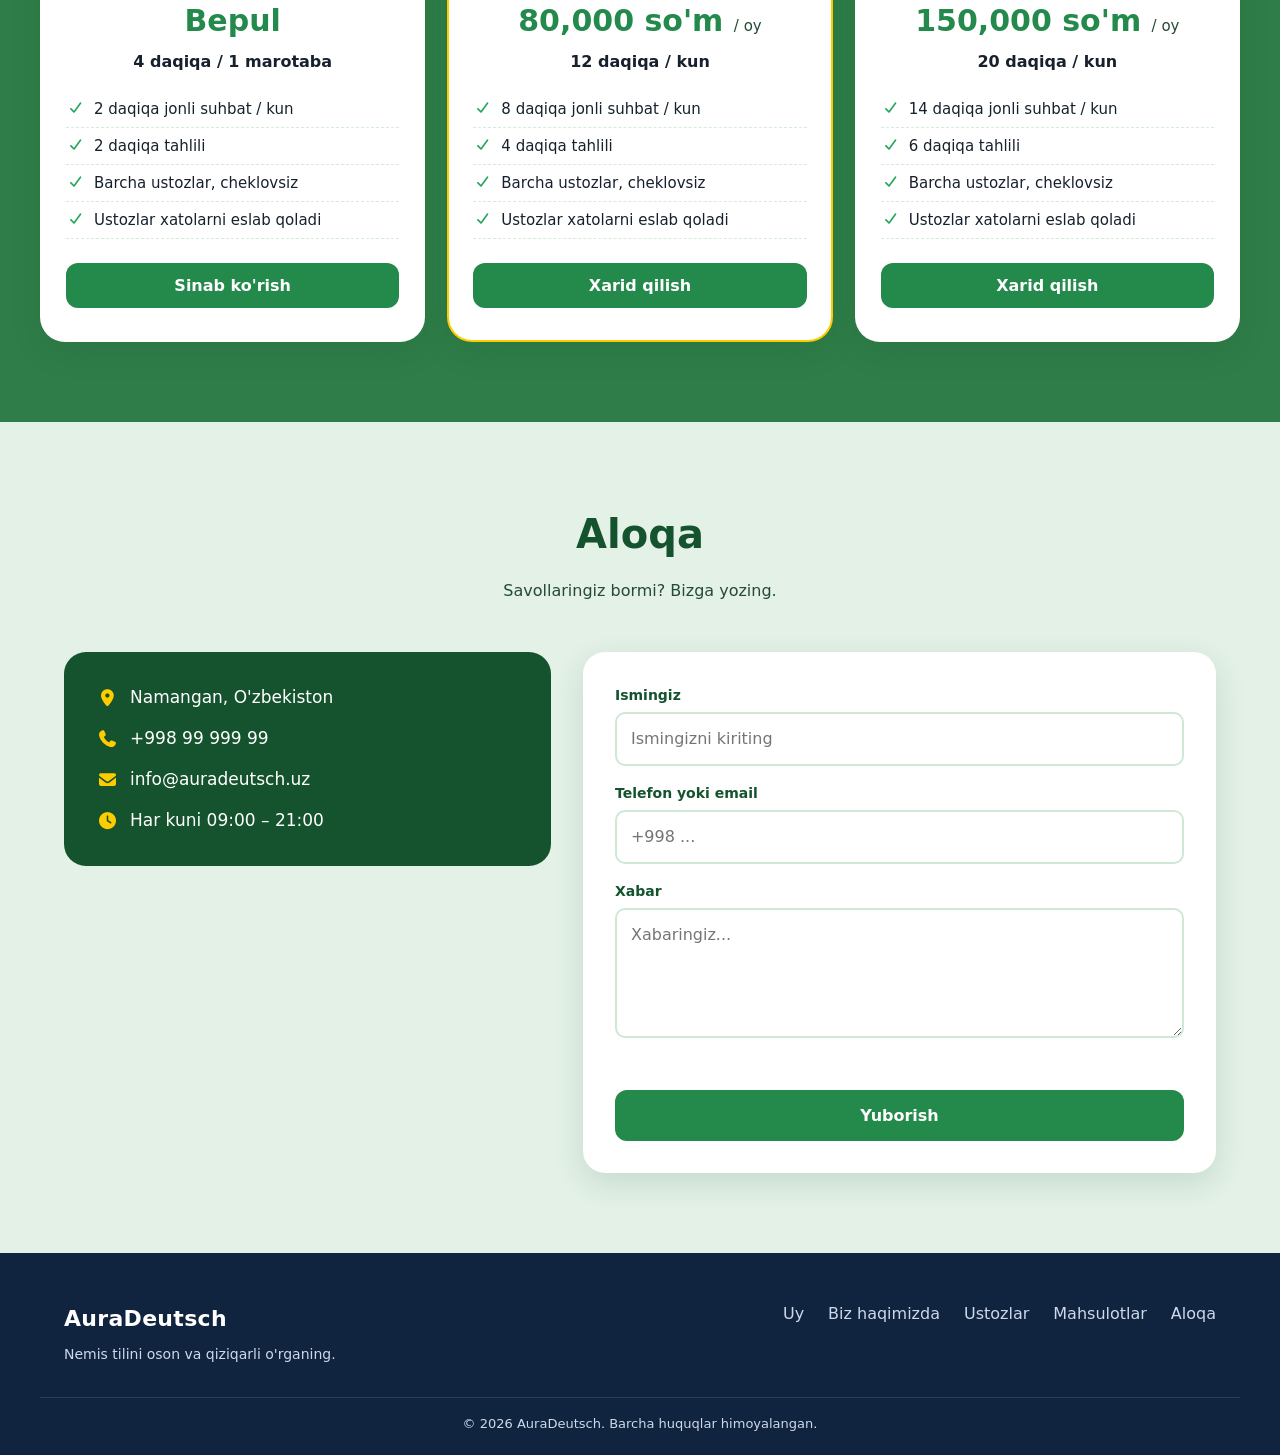
==== commit 18babf74: "O'zgarish" ====
--- a/auradeutsch/index.html
+++ b/auradeutsch/index.html
@@ -3,9 +3,10 @@
 <head>
     <meta charset="UTF-8">
     <meta name="viewport" content="width=device-width, initial-scale=1.0, viewport-fit=cover">
-    <meta name="theme-color" content="#6dc380">
+    <meta name="theme-color" content="#e3f1e7">
     <meta name="description" content="AuraDeutsch - nemis tilida gapirishni o'rganing">
     <title>AuraDeutsch | Nemis tilini o'rganamiz</title>
+    <link rel="stylesheet" href="./vendor/fontawesome/css/all.min.css">
     <link rel="stylesheet" href="./css/style.css">
 </head>
 <body>
@@ -40,7 +41,7 @@
         <!-- HOME -->
         <section class="hero section" id="home">
             <div class="hero-left">
-                <span class="badge">🇩🇪 Deutsch lernen</span>
+                <span class="badge"><i class="fa-solid fa-language" aria-hidden="true"></i> Deutsch lernen</span>
                 <h1 class="hero-title">Nemis tilida <br><span>gapirishni</span> o'rganamiz</h1>
                 <p class="hero-subtitle">
                     Har kuni birozgina vaqtingizni o'qishga ajrating. Bir kun kelib uning natijasini albatta ko'rasiz.
@@ -56,8 +57,74 @@
                 </ul>
             </div>
             <div class="hero-right">
-                <img class="phone" src="https://png.pngtree.com/png-clipart/20230206/ourmid/pngtree-cell-phone-mockup-png-image_6584030.png" alt="Telefon">
-                <img class="teacher" src="https://static.vecteezy.com/system/resources/previews/039/324/545/non_2x/ai-generated-3d-cute-cartoon-male-teacher-character-png.png" alt="Ustoz">
+                <div class="device-wrap">
+                <div class="device" role="img" aria-label="AuraDeutsch ilovasi: nemis tilida ustoz bilan jonli suhbat">
+                    <span class="side s1"></span><span class="side s2"></span><span class="side s3"></span>
+                    <div class="screen">
+                        <span class="island"></span>
+                        <div class="statusbar">
+                            <span>9:41</span>
+                            <span class="status-icons">
+                                <i class="fa-solid fa-signal"></i>
+                                <i class="fa-solid fa-wifi"></i>
+                                <i class="fa-solid fa-battery-full"></i>
+                            </span>
+                        </div>
+                        <div class="app-head">
+                            <span class="ava">A</span>
+                            <span class="who">
+                                <strong>Anna Müller</strong>
+                                <span><b class="online"></b>Yumshoq ustoz · onlayn</span>
+                            </span>
+                            <i class="fa-solid fa-ellipsis-vertical more"></i>
+                        </div>
+                        <div class="timer"><i class="fa-solid fa-clock"></i> 08:00 / 12:00 daqiqa</div>
+                        <div class="chat">
+                            <div class="msg them">Guten Tag! Ich bin Anna, deine Deutschlehrerin.<small>Salom! Men Annaman, nemis tili ustozing.</small></div>
+                            <div class="msg them">Hallo! Schön, dich zu sehen.<small>Salom! Seni ko'rganimdan xursandman.</small></div>
+                            <div class="msg me">Hallo Anna! Danke.</div>
+                            <div class="msg them">Was hast du gestern gemacht?<small>Kecha nima qilding?</small></div>
+                            <div class="msg me">Ich <span class="err">habe</span> gestern <span class="err">Kino</span> gegangen.</div>
+                            <div class="tip">
+                                <i class="fa-solid fa-lightbulb"></i>
+                                <span><b>Tuzatish:</b> Ich <u>bin</u> gestern <u>ins Kino</u> gegangen.<small>«gehen» fe'li «sein» bilan keladi.</small></span>
+                            </div>
+                            <div class="msg them">Super! Welchen Film hast du gesehen?<small>Zo'r! Qaysi filmni ko'rding?</small></div>
+                            <div class="msg me voice"><i class="fa-solid fa-play"></i><span class="wave"><i></i><i></i><i></i><i></i><i></i><i></i><i></i><i></i><i></i><i></i><i></i></span>0:06</div>
+                        </div>
+                        <div class="controls">
+                            <span class="wave live"><i></i><i></i><i></i><i></i><i></i><i></i><i></i><i></i><i></i></span>
+                            <span class="mic"><i class="fa-solid fa-microphone"></i></span>
+                            <span class="hint">Gapirish uchun bosing</span>
+                            <span class="home-bar"></span>
+                        </div>
+                    </div>
+                </div>
+                </div>
+            </div>
+        </section>
+
+        <!-- QR KOD -->
+        <section class="qr section" id="qr" aria-labelledby="qrTitle">
+            <div class="qr-card">
+                <div class="qr-text">
+                    <span class="badge"><i class="fa-solid fa-qrcode" aria-hidden="true"></i> Telefonda oching</span>
+                    <h2 class="qr-title" id="qrTitle">Telefoningizdan skanerlang</h2>
+                    <p class="qr-lead">Kamerani QR kodga qarating, AuraDeutsch darhol ochiladi. Ustoz bilan suhbatni xohlagan joyda boshlang.</p>
+                    <ol class="qr-steps">
+                        <li><i class="fa-solid fa-camera" aria-hidden="true"></i><span>Telefon kamerasini oching</span></li>
+                        <li><i class="fa-solid fa-qrcode" aria-hidden="true"></i><span>Kamerani QR kodga qarating</span></li>
+                        <li><i class="fa-solid fa-hand-pointer" aria-hidden="true"></i><span>Chiqqan havolani bosing</span></li>
+                    </ol>
+                    <div class="qr-actions">
+                        <button type="button" class="btn btn-small" id="qrCopy" data-url="https://my-projectss-six.vercel.app/"><i class="fa-solid fa-link" aria-hidden="true"></i> Havolani nusxalash</button>
+                        <a class="btn btn-small btn-outline" href="./img/qr.png" download="auradeutsch-qr.png"><i class="fa-solid fa-download" aria-hidden="true"></i> QR kodni yuklab olish</a>
+                    </div>
+                </div>
+                <figure class="qr-figure">
+                    <img class="qr-img" src="./img/qr.png" width="290" height="290" alt="AuraDeutsch saytiga olib boradigan QR kod">
+                    <figcaption>my-projectss-six.vercel.app</figcaption>
+                </figure>
             </div>
         </section>
 
@@ -69,17 +136,17 @@
             </p>
             <div class="features">
                 <article class="feature">
-                    <div class="feature-icon">💬</div>
+                    <div class="feature-icon"><i class="fa-solid fa-comments" aria-hidden="true"></i></div>
                     <h3>Jonli suhbat</h3>
                     <p>Ustoz bilan har kuni gaplashing va so'zlashuv ko'nikmangizni oshiring.</p>
                 </article>
                 <article class="feature">
-                    <div class="feature-icon">🧠</div>
+                    <div class="feature-icon"><i class="fa-solid fa-brain" aria-hidden="true"></i></div>
                     <h3>Xatolar tahlili</h3>
                     <p>Suhbatdan keyin xatolaringiz tahlil qilinadi va ustozlar ularni eslab qoladi.</p>
                 </article>
                 <article class="feature">
-                    <div class="feature-icon">📱</div>
+                    <div class="feature-icon"><i class="fa-solid fa-mobile-screen-button" aria-hidden="true"></i></div>
                     <h3>Istalgan qurilmada</h3>
                     <p>Telefon, planshet yoki kompyuterda — qayerda bo'lsangiz ham o'rganing.</p>
                 </article>
@@ -150,7 +217,7 @@
                         <li>Barcha ustozlar, cheklovsiz</li>
                         <li>Ustozlar xatolarni eslab qoladi</li>
                     </ul>
-                    <button class="card-btn" data-plan="Sinov" data-price="Bepul">Sinab ko'rish</button>
+                    <button class="card-btn" data-plan="Sinov" data-amount="0" data-price="Bepul">Sinab ko'rish</button>
                 </div>
 
                 <div class="card popular">
@@ -165,7 +232,7 @@
                         <li>Barcha ustozlar, cheklovsiz</li>
                         <li>Ustozlar xatolarni eslab qoladi</li>
                     </ul>
-                    <button class="card-btn" data-plan="Standart" data-price="80,000 so'm / oy">Xarid qilish</button>
+                    <button class="card-btn" data-plan="Standart" data-amount="80000" data-price="80,000 so'm / oy">Xarid qilish</button>
                 </div>
 
                 <div class="card">
@@ -179,7 +246,7 @@
                         <li>Barcha ustozlar, cheklovsiz</li>
                         <li>Ustozlar xatolarni eslab qoladi</li>
                     </ul>
-                    <button class="card-btn" data-plan="Premium" data-price="150,000 so'm / oy">Xarid qilish</button>
+                    <button class="card-btn" data-plan="Premium" data-amount="150000" data-price="150,000 so'm / oy">Xarid qilish</button>
                 </div>
             </div>
         </section>
@@ -191,10 +258,10 @@
 
             <div class="contact-wrap">
                 <ul class="contact-info">
-                    <li>📍 Namangan, O'zbekiston</li>
-                    <li>📞 +998 99 999 99</li>
-                    <li>✉️ info@auradeutsch.uz</li>
-                    <li>🕘 Har kuni 09:00 – 21:00</li>
+                    <li><i class="fa-solid fa-location-dot" aria-hidden="true"></i><span>Namangan, O'zbekiston</span></li>
+                    <li><i class="fa-solid fa-phone" aria-hidden="true"></i><span>+998 99 999 99</span></li>
+                    <li><i class="fa-solid fa-envelope" aria-hidden="true"></i><span>info@auradeutsch.uz</span></li>
+                    <li><i class="fa-solid fa-clock" aria-hidden="true"></i><span>Har kuni 09:00 – 21:00</span></li>
                 </ul>
 
                 <form class="contact-form" id="contactForm" novalidate>
@@ -235,10 +302,92 @@
         <p class="copyright">© <span id="year"></span> AuraDeutsch. Barcha huquqlar himoyalangan.</p>
     </footer>
 
+    <!-- CHECKOUT -->
+    <div class="modal" id="checkout" aria-hidden="true">
+        <div class="modal-box checkout-box" role="dialog" aria-modal="true" aria-labelledby="coTitle">
+            <div class="co-head">
+                <div>
+                    <h3 class="co-title" id="coTitle">Buyurtmani rasmiylashtirish</h3>
+                    <p class="co-sub">Tarif: <strong id="coPlan">Standart</strong></p>
+                </div>
+                <button type="button" class="co-close" id="coClose" aria-label="Oynani yopish"><i class="fa-solid fa-xmark" aria-hidden="true"></i></button>
+            </div>
+
+            <form class="co-form" id="checkoutForm" novalidate>
+                <div class="co-summary"><span>Jami</span><strong id="coAmount">80,000 so'm / oy</strong></div>
+
+                <div class="co-field">
+                    <label for="coName">Ism va familiya</label>
+                    <input class="co-input" id="coName" name="name" type="text" autocomplete="name" placeholder="Masalan: Ali Valiyev">
+                    <p class="field-error" id="err-name"></p>
+                </div>
+
+                <div class="co-field">
+                    <label for="coPhone">Telefon raqam</label>
+                    <div class="co-group">
+                        <span class="co-prefix">+998</span>
+                        <input class="co-input" id="coPhone" name="phone" type="tel" inputmode="numeric" autocomplete="tel-national" placeholder="90 123 45 67">
+                    </div>
+                    <p class="field-error" id="err-phone"></p>
+                </div>
+
+                <div class="co-field">
+                    <label for="coEmail">Email</label>
+                    <input class="co-input" id="coEmail" name="email" type="email" autocomplete="email" placeholder="ism@gmail.com">
+                    <p class="field-error" id="err-email"></p>
+                </div>
+
+                <fieldset class="co-card" id="coCardFields">
+                    <legend><i class="fa-solid fa-credit-card" aria-hidden="true"></i> Karta ma'lumotlari</legend>
+
+                    <div class="co-field">
+                        <label for="coCard">Karta raqami</label>
+                        <div class="co-group">
+                            <input class="co-input" id="coCard" name="cardnumber" type="text" inputmode="numeric" autocomplete="cc-number" placeholder="0000 0000 0000 0000" maxlength="19">
+                            <span class="co-brand" id="coBrand" aria-live="polite"></span>
+                        </div>
+                        <p class="field-error" id="err-card"></p>
+                    </div>
+
+                    <div class="co-row">
+                        <div class="co-field">
+                            <label for="coExp">Amal qilish muddati</label>
+                            <input class="co-input" id="coExp" name="exp" type="text" inputmode="numeric" autocomplete="cc-exp" placeholder="OO/YY" maxlength="5">
+                            <p class="field-error" id="err-exp"></p>
+                        </div>
+                        <div class="co-field">
+                            <label for="coCvv">CVV / CVC</label>
+                            <input class="co-input" id="coCvv" name="cvc" type="password" inputmode="numeric" autocomplete="cc-csc" placeholder="123" maxlength="3">
+                            <p class="field-error" id="err-cvv"></p>
+                        </div>
+                    </div>
+                    <p class="co-note">CVV faqat Visa va Mastercard uchun kerak. Uzcard va Humo uchun shart emas.</p>
+                </fieldset>
+
+                <label class="co-terms">
+                    <input type="checkbox" id="coTerms">
+                    <span>Foydalanish shartlari va maxfiylik siyosatiga roziman</span>
+                </label>
+                <p class="field-error" id="err-terms"></p>
+
+                <div class="co-demo" id="coDemo">
+                    <i class="fa-solid fa-circle-info" aria-hidden="true"></i>
+                    <div>
+                        <strong>Demo rejim.</strong> Ma'lumotlar hech qayerga yuborilmaydi va pul yechilmaydi. Haqiqiy karta raqamini kiritmang.
+                        <button type="button" class="co-fill" id="coFill">Test ma'lumotlarini to'ldirish</button>
+                    </div>
+                </div>
+
+                <p class="field-error" id="coFormError" role="alert"></p>
+                <button type="submit" class="btn co-submit" id="coSubmit">To'lash</button>
+            </form>
+        </div>
+    </div>
+
     <!-- MODAL -->
     <div class="modal" id="modal" aria-hidden="true">
         <div class="modal-box" role="dialog" aria-modal="true">
-            <div class="modal-icon">✅</div>
+            <div class="modal-icon"><i class="fa-solid fa-circle-check" aria-hidden="true"></i></div>
             <h3 id="modalTitle">Sotib oldingiz!</h3>
             <p id="modalText"></p>
             <button class="btn" id="modalClose">Yopish</button>
--- a/auradeutsch/css/style.css
+++ b/auradeutsch/css/style.css
@@ -7,13 +7,13 @@
     --blue-dark: #238a4c;
     --blue-deep: #14532d;
     --green-mid: #2f7d49;
-    --bg: #6dc380;
+    --bg: #e3f1e7;
     --text: #17212e;
     --muted: #254a35;
     --white: #ffffff;
     --gold: #ffcc00;
     --radius: 22px;
-    --shadow: 0 10px 30px rgba(20, 83, 45, 0.22);
+    --shadow: 0 10px 30px rgba(20, 83, 45, 0.14);
     --header-h: 72px;
 
     /* Yon bo'shliq (notch / safe-area hisobga olingan) */
@@ -111,7 +111,7 @@
 
 .btn-outline {
     background: var(--white);
-    border-color: var(--white);
+    border-color: var(--blue-dark);
     color: var(--blue-deep);
 }
 
@@ -232,6 +232,10 @@
     min-width: 0;
 }
 
+.badge i {
+    margin-right: 6px;
+}
+
 .badge {
     display: inline-block;
     padding: 6px 16px;
@@ -300,19 +304,6 @@
     min-height: 460px;
 }
 
-.phone {
-    width: min(320px, 70%);
-    filter: drop-shadow(0 20px 30px rgba(0, 0, 0, 0.2));
-}
-
-.teacher {
-    position: absolute;
-    width: min(240px, 50%);
-    right: 0;
-    bottom: 0;
-    animation: float 4s ease-in-out infinite;
-}
-
 @keyframes float {
     0%, 100% { transform: translateY(0); }
     50%      { transform: translateY(-14px); }
@@ -343,8 +334,16 @@
 }
 
 .feature-icon {
-    font-size: 40px;
-    margin-bottom: 12px;
+    width: 72px;
+    height: 72px;
+    margin: 0 auto 14px;
+    display: flex;
+    align-items: center;
+    justify-content: center;
+    border-radius: 50%;
+    background: #e3f5e8;
+    color: var(--blue-dark);
+    font-size: 30px;
 }
 
 .feature h3 {
@@ -523,11 +522,14 @@
 }
 
 .card-list li::before {
-    content: "✓";
+    content: "\f00c";
+    font-family: "Font Awesome 7 Free";
+    font-weight: 900;
     position: absolute;
     left: 4px;
+    top: 7px;
+    font-size: 13px;
     color: #22a559;
-    font-weight: 700;
 }
 
 .card-btn {
@@ -565,6 +567,19 @@
     border-radius: var(--radius);
     font-size: 17px;
     overflow-wrap: anywhere;
+}
+
+.contact-info li {
+    display: flex;
+    align-items: flex-start;
+    gap: 12px;
+}
+
+.contact-info i {
+    flex: 0 0 22px;
+    margin-top: 5px;
+    text-align: center;
+    color: var(--gold);
 }
 
 .contact-form {
@@ -699,6 +714,8 @@
 
 .modal-icon {
     font-size: 56px;
+    line-height: 1.1;
+    color: #22a559;
 }
 
 .modal-box h3 {
@@ -853,8 +870,7 @@
     .logo { width: 32px; height: 32px; }
     .hero-title { font-size: 27px; }
     .hero-right { min-height: 250px; }
-    .phone { width: 62%; }
-    .teacher { width: 40%; }
+    .device-wrap { width: 62%; }
     .narxi { font-size: 24px; }
     .stats { gap: 12px; }
     .stats strong { font-size: 21px; }
@@ -894,6 +910,699 @@
 /* ---- Animatsiyani kamaytirishni so'ragan foydalanuvchilar ---- */
 @media (prefers-reduced-motion: reduce) {
     html { scroll-behavior: auto; }
-    .teacher { animation: none; }
     * { transition-duration: 0.01ms !important; }
 }
+
+
+/* =========================================================================
+   QURILMA PROFILLARI (Samsung / Xiaomi-Redmi / Honor / Apple)
+   -------------------------------------------------------------------------
+   Telefonlar CSS "viewport" kengligi (px) bo'yicha guruhlangan. Bir xil
+   kenglikdagi modellar bitta qoidadan foydalanadi. Kengliklar taxminiy:
+   ayrim modellar uchun manbalar bir-biridan farq qiladi va foydalanuvchi
+   ekran masshtabini o'zgartirishi mumkin, shuning uchun har guruh oraliq
+   bilan yozilgan.
+   ========================================================================= */
+
+/* 1) 280–319 px ------------------------------------------------------------
+   Galaxy Fold (1–3) tashqi ekrani (280), eng tor ekranlar */
+@media (min-width: 280px) and (max-width: 319.98px) {
+    :root { --pad: 10px; --py: 38px; --header-h: 56px; }
+    .brand-name { font-size: 15px; }
+    .logo { width: 26px; height: 26px; }
+    .burger { width: 40px; height: 40px; }
+    .badge { font-size: 12px; padding: 4px 12px; }
+    .hero-title { font-size: 22px; }
+    .hero-subtitle { font-size: 14px; }
+    .hero-right { min-height: 210px; }
+    .section-title { font-size: 22px; }
+    .section-text { font-size: 14px; }
+    .btn, .card-btn { font-size: 14px; }
+    .stats strong { font-size: 18px; }
+    .stats span { font-size: 12px; }
+    .image { width: 140px; }
+    .narxi { font-size: 21px; }
+    .card { padding: 22px 12px; }
+    .card-list li { font-size: 13px; padding-left: 24px; }
+    .contact-info { font-size: 14px; }
+    .footer-links { gap: 8px 14px; font-size: 14px; }
+}
+
+/* 2) 320–343 px ------------------------------------------------------------
+   iPhone SE (1-avlod) / 5s, eski kichik Samsung, Redmi 4–5 */
+@media (min-width: 320px) and (max-width: 343.98px) {
+    :root { --pad: 12px; --py: 42px; --header-h: 58px; }
+    .brand-name { font-size: 16px; }
+    .logo { width: 28px; height: 28px; }
+    .hero-title { font-size: 25px; }
+    .hero-subtitle { font-size: 15px; }
+    .hero-right { min-height: 230px; }
+    .section-title { font-size: 24px; }
+    .stats strong { font-size: 20px; }
+    .image { width: 160px; }
+    .narxi { font-size: 23px; }
+    .card { padding: 24px 14px; }
+    .card-list li { font-size: 14px; }
+    .footer-links { gap: 8px 16px; }
+}
+
+/* 3) 344–359 px ------------------------------------------------------------
+   Galaxy Z Fold 4 / 5 / 6 / 7 tashqi (yopiq) ekrani, ba'zi Redmi/Honor */
+@media (min-width: 344px) and (max-width: 359.98px) {
+    :root { --pad: 14px; --py: 44px; --header-h: 60px; }
+    .brand-name { font-size: 17px; }
+    .hero-title { font-size: 26px; }
+    .hero-right { min-height: 240px; }
+    .image { width: 170px; }
+    .narxi { font-size: 24px; }
+    .card { padding: 24px 14px; }
+}
+
+/* 4) 360–374 px ------------------------------------------------------------
+   Galaxy S10 – S26 (asosiy), S24 FE / S23 FE / S21 FE, Galaxy A05–A26 va
+   M05–M15 (eski), Galaxy Z Flip 3–7, Redmi 9–14C, Redmi Note 11–12,
+   Honor X5–X7 */
+@media (min-width: 360px) and (max-width: 374.98px) {
+    :root { --pad: 16px; --py: 46px; --header-h: 60px; }
+    .hero-title { font-size: 27px; }
+    .hero-right { min-height: 250px; }
+    .image { width: 180px; }
+    .card { padding: 26px 16px; }
+}
+
+/* 5) 375–389 px ------------------------------------------------------------
+   iPhone SE (2, 3-avlod) / 6–8 / X / XS / 11 Pro / 12 mini / 13 mini,
+   Galaxy S21+ / S22+ / S23+ / S24+ / S25 Ultra (≈384),
+   Galaxy S21 Ultra / S22 Ultra / S23 Ultra / S24 Ultra (≈384) */
+@media (min-width: 375px) and (max-width: 389.98px) {
+    :root { --pad: 16px; --py: 48px; }
+    .hero-title { font-size: 29px; }
+    .hero-right { min-height: 270px; }
+    .image { width: 190px; }
+}
+
+/* 6) 390–409 px ------------------------------------------------------------
+   iPhone 12 / 13 / 14 / 14 Pro / 15 / 15 Pro / 16 / 16 Pro / 17 / 17 Pro
+   (390–402), Galaxy S26+ (taxminan), Pixel 7–10, Redmi Note 13 / 14 (393),
+   Honor 90 / 200 / Magic 6 / Magic 7 (≈393) */
+@media (min-width: 390px) and (max-width: 409.98px) {
+    :root { --pad: 18px; --py: 50px; }
+    .hero-title { font-size: 30px; }
+    .hero-right { min-height: 290px; }
+    .image { width: 200px; }
+}
+
+/* 7) 410–429 px ------------------------------------------------------------
+   Galaxy S25+ / S26 Ultra / A16–A56 / M15–M55 / F14–F55 (≈412),
+   iPhone 11 / XR / XS Max (414), iPhone Air (420),
+   Redmi Note 11–12 Pro (≈412), Honor X8b–X9b / Magic V2–V3 (≈412) */
+@media (min-width: 410px) and (max-width: 429.98px) {
+    :root { --pad: 18px; --py: 52px; }
+    .hero-title { font-size: 32px; }
+    .hero-right { min-height: 300px; }
+    .image { width: 210px; }
+}
+
+/* 8) 430–479 px ------------------------------------------------------------
+   iPhone 12 / 13 / 14 Plus va Pro Max (428–430), iPhone 15 / 16 Plus,
+   iPhone 15 / 16 Pro Max (430), iPhone 16 / 17 Pro Max (440) */
+@media (min-width: 430px) and (max-width: 479.98px) {
+    :root { --pad: 20px; --py: 54px; }
+    .hero-title { font-size: 34px; }
+    .hero-right { min-height: 320px; }
+    .image { width: 220px; }
+}
+
+/* 9) 480–599 px ------------------------------------------------------------
+   Katta telefonlar (gorizontal yoki masshtab o'zgargan), ochiq
+   Flip / katlanuvchi qurilmalarning kichik rejimlari */
+@media (min-width: 480px) and (max-width: 599.98px) {
+    :root { --pad: 24px; --py: 56px; }
+    .hero-title { font-size: 38px; }
+    .hero-right { min-height: 340px; }
+    .teach { grid-template-columns: repeat(2, minmax(0, 1fr)); }
+    .cart { max-width: none; }
+    .hero-actions { flex-direction: row; justify-content: center; }
+    .hero-actions .btn { flex: 1 1 0; max-width: 220px; }
+}
+
+
+/* ---- Juda uzun (20:9 – 22:9) ekranlar ----------------------------------
+   Galaxy S (S20–S26), Galaxy A / M / F, Z Flip 3–7, Redmi Note,
+   Honor X / Number seriyalari */
+@media (max-aspect-ratio: 9/19) and (max-width: 480px) {
+    .hero { padding-top: 40px; }
+    .hero-right { min-height: 330px; }
+    .section-text { margin-bottom: 36px; }
+}
+
+/* ---- Katlanuvchi qurilmalar: OCHILGAN (deyarli kvadrat) ekran ----------
+   Galaxy Z Fold 3 / 4 / 5 / 6 (≈ 673–720 px), Z Fold 7 (≈ 984 px),
+   Honor Magic V2 / V3 ichki ekrani */
+@media (min-width: 540px) and (max-width: 1000px) and (min-aspect-ratio: 4/5) and (max-aspect-ratio: 5/4) {
+    :root { --pad: 28px; --py: 52px; }
+    .hero { padding-top: 36px; min-height: auto; }
+    .hero-right { min-height: 300px; }
+    .hero-title { font-size: clamp(34px, 5.4vw, 48px); }
+    .teach { grid-template-columns: repeat(2, minmax(0, 1fr)); }
+    .cart { max-width: none; }
+    .features { grid-template-columns: repeat(3, minmax(0, 1fr)); }
+    .feature { padding: 24px 16px; }
+}
+
+/* Z Fold 7 ochiq (≈ 984 px) va unga o'xshash kvadrat ekranlar */
+@media (min-width: 900px) and (max-width: 1100px) and (min-aspect-ratio: 4/5) and (max-aspect-ratio: 5/4) {
+    .teach { grid-template-columns: repeat(4, minmax(0, 1fr)); }
+    .cards { grid-template-columns: repeat(3, minmax(0, 1fr)); }
+    .cards .card:last-child { grid-column: auto; max-width: none; margin: 0; }
+    .hero-right { min-height: 340px; }
+}
+
+/* ---- Telefon GORIZONTAL (landshaft) -----------------------------------
+   iPhone SE–17 (568–932 px), Galaxy S / A / Z Flip (≈ 740–960 px),
+   Redmi / Honor (≈ 760–900 px) */
+@media (orientation: landscape) and (max-height: 480px) and (min-width: 560px) {
+    :root { --header-h: 54px; --py: 36px; --pad: 20px; }
+
+    .hero {
+        flex-direction: row;
+        text-align: left;
+        align-items: center;
+        gap: 24px;
+        padding-top: 28px;
+        padding-bottom: 28px;
+    }
+    .hero-subtitle { margin-left: 0; margin-right: 0; font-size: 15px; margin-bottom: 18px; }
+    .hero-actions,
+    .stats { justify-content: flex-start; }
+    .hero-actions { flex-direction: row; margin-bottom: 20px; }
+    .hero-actions .btn { max-width: none; flex: 0 0 auto; }
+    .hero-title { font-size: clamp(24px, 4.4vw, 36px); margin-bottom: 12px; }
+    .hero-right { min-height: 220px; width: auto; flex: 1 1 40%; }
+    .device-wrap { width: min(170px, 60%); }
+
+    .teach { grid-template-columns: repeat(2, minmax(0, 1fr)); }
+    .cart { max-width: none; }
+    .cards { grid-template-columns: repeat(3, minmax(0, 1fr)); gap: 14px; }
+    .cards .card:last-child { grid-column: auto; max-width: none; margin: 0; }
+    .card { padding: 22px 12px; }
+    .narxi { font-size: 22px; }
+    .contact-wrap { grid-template-columns: 1fr 1.2fr; }
+    .footer-inner { flex-direction: row; text-align: left; align-items: flex-start; }
+    .footer-links { justify-content: flex-end; }
+}
+
+/* iPhone Pro Max / S Ultra landshaft (≈ 900–960 px): to'liq menyu ham sig'adi */
+@media (orientation: landscape) and (max-height: 480px) and (min-width: 901px) {
+    .header .btn-small { display: inline-block; padding: 8px 14px; font-size: 14px; }
+    .item-link { padding: 6px 9px; font-size: 14px; }
+}
+
+
+/* =========================================================================
+   TELEFON MAKETI (CSS bilan chizilgan, rasm kerak emas)
+   Hamma o'lcham "cqw" (telefon kengligiga nisbatan) bilan berilgan,
+   shuning uchun telefon kichrayganda ichidagi hamma narsa mos kichrayadi.
+   ========================================================================= */
+[hidden] { display: none !important; }
+
+.hero-right { align-items: center; }
+
+.device-wrap {
+    width: min(300px, 78%);
+    container-type: inline-size;
+    animation: float 6s ease-in-out infinite;
+}
+
+.device {
+    position: relative;
+    width: 100%;
+    aspect-ratio: 9 / 18.8;
+    padding: 3.2cqw;
+    border-radius: 15cqw;
+    background: linear-gradient(145deg, #2b3542, #0e151f);
+    box-shadow:
+        0 30px 50px rgba(15, 40, 25, 0.30),
+        inset 0 0 0 0.7cqw #3b4757;
+}
+
+.device .side {
+    position: absolute;
+    width: 1.1cqw;
+    background: #1a232f;
+    border-radius: 0.6cqw;
+}
+.device .s1 { left: -0.9cqw; top: 20%; height: 6%; }
+.device .s2 { left: -0.9cqw; top: 28%; height: 11%; }
+.device .s3 { right: -0.9cqw; top: 26%; height: 15%; }
+
+.screen {
+    position: relative;
+    display: flex;
+    flex-direction: column;
+    width: 100%;
+    height: 100%;
+    overflow: hidden;
+    border-radius: 12cqw;
+    background: #f1f6f3;
+    color: #17212e;
+    font-size: 4cqw;
+    line-height: 1.35;
+    text-align: left;
+}
+
+.island {
+    position: absolute;
+    top: 2.6cqw;
+    left: 50%;
+    z-index: 3;
+    width: 27cqw;
+    height: 7.4cqw;
+    transform: translateX(-50%);
+    border-radius: 5cqw;
+    background: #080d13;
+}
+
+.statusbar {
+    display: flex;
+    flex: 0 0 auto;
+    align-items: center;
+    justify-content: space-between;
+    height: 13cqw;
+    padding: 2.5cqw 8cqw 0 9.5cqw;
+    background: #fff;
+    font-size: 3.5cqw;
+    font-weight: 700;
+}
+
+.status-icons { display: flex; gap: 1.8cqw; font-size: 3.2cqw; }
+
+.app-head {
+    display: flex;
+    flex: 0 0 auto;
+    align-items: center;
+    gap: 3cqw;
+    padding: 1.5cqw 5cqw 3cqw;
+    background: #fff;
+    border-bottom: 0.3cqw solid #e3ece6;
+}
+
+.ava {
+    display: grid;
+    flex: 0 0 10.5cqw;
+    width: 10.5cqw;
+    height: 10.5cqw;
+    place-items: center;
+    border-radius: 50%;
+    background: linear-gradient(135deg, #ffd6a5, #ff9f6b);
+    color: #7a3b10;
+    font-size: 4.6cqw;
+    font-weight: 800;
+}
+
+.who { display: flex; flex: 1; flex-direction: column; min-width: 0; }
+.who strong { color: #14532d; font-size: 4.2cqw; line-height: 1.2; }
+.who span { color: #5c6b7d; font-size: 3cqw; }
+.online {
+    display: inline-block;
+    width: 1.8cqw;
+    height: 1.8cqw;
+    margin-right: 1.4cqw;
+    border-radius: 50%;
+    background: #22a559;
+}
+.more { color: #5c6b7d; font-size: 4cqw; }
+
+.timer {
+    align-self: center;
+    flex: 0 0 auto;
+    margin: 3cqw 0 1cqw;
+    padding: 1.2cqw 3.4cqw;
+    border-radius: 99px;
+    background: #ddf1e3;
+    color: #14532d;
+    font-size: 3cqw;
+    font-weight: 700;
+}
+
+.chat {
+    display: flex;
+    flex: 1;
+    flex-direction: column;
+    justify-content: flex-end;
+    gap: 3.2cqw;
+    min-height: 0;
+    padding: 2cqw 4cqw 3.4cqw;
+    overflow: hidden;
+    -webkit-mask-image: linear-gradient(to bottom, transparent 0, #000 7cqw);
+    mask-image: linear-gradient(to bottom, transparent 0, #000 7cqw);
+}
+
+.msg {
+    max-width: 82%;
+    padding: 3cqw 4cqw;
+    border-radius: 4.4cqw;
+    font-size: 4.2cqw;
+}
+.msg small { display: block; margin-top: 1cqw; font-size: 3.2cqw; opacity: 0.7; }
+.msg.them {
+    align-self: flex-start;
+    border-bottom-left-radius: 1cqw;
+    background: #fff;
+    box-shadow: 0 0.4cqw 1.4cqw rgba(0, 0, 0, 0.07);
+}
+.msg.me {
+    align-self: flex-end;
+    border-bottom-right-radius: 1cqw;
+    background: #238a4c;
+    color: #fff;
+}
+.msg .err {
+    text-decoration: underline wavy #ffb4a8;
+    text-underline-offset: 0.7cqw;
+}
+
+.tip {
+    display: flex;
+    align-items: flex-start;
+    gap: 2.4cqw;
+    align-self: stretch;
+    padding: 3cqw 3.4cqw;
+    border: 0.3cqw solid #f1de8a;
+    border-radius: 3.8cqw;
+    background: #fff8dc;
+    color: #5b4a00;
+    font-size: 3.7cqw;
+}
+.tip > i { margin-top: 0.6cqw; color: #d6a100; }
+.tip small { display: block; margin-top: 0.8cqw; font-size: 3.1cqw; opacity: 0.8; }
+.tip u { text-decoration: none; padding: 0 0.8cqw; border-radius: 1cqw; background: #ffe98a; font-weight: 700; }
+
+.msg.voice {
+    display: flex;
+    align-items: center;
+    gap: 2.6cqw;
+    font-size: 3.4cqw;
+}
+.msg.voice > i { font-size: 3.4cqw; }
+
+.wave { display: inline-flex; align-items: center; gap: 0.9cqw; height: 6.5cqw; }
+.wave i {
+    display: block;
+    width: 0.9cqw;
+    height: 100%;
+    border-radius: 1cqw;
+    background: currentColor;
+    transform: scaleY(0.4);
+}
+.wave i:nth-child(3n)   { transform: scaleY(0.9); }
+.wave i:nth-child(3n+1) { transform: scaleY(0.55); }
+.wave i:nth-child(4n)   { transform: scaleY(0.75); }
+
+.controls {
+    display: flex;
+    flex: 0 0 auto;
+    flex-direction: column;
+    align-items: center;
+    gap: 1.6cqw;
+    padding: 3cqw 0 3.6cqw;
+    border-top: 0.3cqw solid #e3ece6;
+    background: #fff;
+}
+.wave.live { height: 5cqw; color: #238a4c; }
+.wave.live i { animation: wave 1.1s ease-in-out infinite; }
+.wave.live i:nth-child(2n) { animation-delay: 0.15s; }
+.wave.live i:nth-child(3n) { animation-delay: 0.3s; }
+.wave.live i:nth-child(5n) { animation-delay: 0.45s; }
+@keyframes wave { 0%, 100% { transform: scaleY(0.3); } 50% { transform: scaleY(1); } }
+
+.mic {
+    display: grid;
+    width: 15cqw;
+    height: 15cqw;
+    place-items: center;
+    border-radius: 50%;
+    background: #238a4c;
+    color: #fff;
+    font-size: 6cqw;
+    box-shadow: 0 0 0 2.4cqw rgba(35, 138, 76, 0.16);
+}
+.hint { color: #5c6b7d; font-size: 3cqw; }
+.home-bar {
+    width: 30cqw;
+    height: 1.2cqw;
+    margin-top: 1cqw;
+    border-radius: 1cqw;
+    background: #17212e;
+    opacity: 0.85;
+}
+
+/* Telefon yonboshlab tutilganda maket ko'rsatilmaydi (ichi juda kichik bo'lib qoladi) */
+@media (orientation: landscape) and (max-height: 480px) and (min-width: 560px) {
+    .hero-right { display: none; }
+}
+@media (max-width: 600px) {
+    .device-wrap { width: min(250px, 68%); }
+}
+@media (prefers-reduced-motion: reduce) {
+    .device-wrap, .wave.live i { animation: none; }
+}
+
+
+/* =========================================================================
+   TO'LOV OYNASI (Sinab ko'rish / Xarid qilish)
+   ========================================================================= */
+body.modal-open { overflow: hidden; }
+
+#modalText { white-space: pre-line; }
+.modal-icon { line-height: 1.1; color: #22a559; }
+
+.checkout-box {
+    max-width: 540px;
+    max-height: calc(100vh - 40px);
+    max-height: calc(100dvh - 40px);
+    padding: 0;
+    overflow-y: auto;
+    text-align: left;
+    -webkit-overflow-scrolling: touch;
+}
+
+.co-head {
+    position: sticky;
+    top: 0;
+    z-index: 2;
+    display: flex;
+    align-items: flex-start;
+    justify-content: space-between;
+    gap: 12px;
+    padding: 20px 22px 14px;
+    background: var(--white);
+    border-bottom: 1px solid #e3efe7;
+}
+.co-title { margin: 0; font-size: 21px; color: var(--blue-deep); }
+.co-sub { margin: 2px 0 0; font-size: 14px; color: var(--muted); }
+
+.co-close {
+    flex: 0 0 auto;
+    width: 42px;
+    height: 42px;
+    border: none;
+    border-radius: 50%;
+    background: #eef6f0;
+    color: var(--blue-deep);
+    font-size: 18px;
+    cursor: pointer;
+    transition: background 0.2s;
+}
+.co-close:hover { background: #dcebe0; }
+
+.co-form {
+    display: flex;
+    flex-direction: column;
+    gap: 14px;
+    padding: 18px 22px 24px;
+}
+
+.co-summary {
+    display: flex;
+    align-items: center;
+    justify-content: space-between;
+    gap: 12px;
+    padding: 12px 14px;
+    border-radius: 14px;
+    background: #eef7f1;
+    color: var(--blue-deep);
+}
+.co-summary strong { font-size: 18px; }
+
+.co-field { display: flex; flex-direction: column; gap: 6px; min-width: 0; }
+.co-field label { font-size: 14px; font-weight: 600; color: var(--blue-deep); }
+
+.co-input {
+    width: 100%;
+    min-width: 0;
+    padding: 12px 14px;
+    border: 2px solid #cfe8d6;
+    border-radius: 10px;
+    background: var(--white);
+    color: var(--text);
+    font: inherit;
+    font-size: 16px;
+    transition: border-color 0.2s;
+}
+.co-input:focus { outline: none; border-color: var(--blue-dark); }
+
+.co-group {
+    display: flex;
+    align-items: stretch;
+    border: 2px solid #cfe8d6;
+    border-radius: 10px;
+    background: var(--white);
+    overflow: hidden;
+    transition: border-color 0.2s;
+}
+.co-group:focus-within { border-color: var(--blue-dark); }
+.co-group .co-input { border: none; border-radius: 0; }
+.co-prefix {
+    display: flex;
+    align-items: center;
+    padding: 0 12px;
+    background: #eef7f1;
+    color: var(--blue-deep);
+    font-weight: 600;
+}
+.co-brand {
+    display: flex;
+    align-items: center;
+    padding: 0 12px;
+    color: var(--blue-dark);
+    font-size: 13px;
+    font-weight: 700;
+    white-space: nowrap;
+}
+
+.is-invalid,
+.co-group.is-invalid { border-color: #d33 !important; }
+.field-error { min-height: 0; margin: 0; color: #d33; font-size: 13px; }
+.field-error:empty { display: none; }
+
+.co-card {
+    display: flex;
+    flex-direction: column;
+    gap: 14px;
+    margin: 0;
+    padding: 14px 14px 12px;
+    border: 2px solid #d9ece0;
+    border-radius: 14px;
+}
+.co-card legend { padding: 0 8px; font-weight: 700; color: var(--blue-deep); }
+.co-row { display: grid; grid-template-columns: 1fr 1fr; gap: 12px; }
+.co-note { margin: -4px 0 0; font-size: 12.5px; color: var(--muted); }
+
+.co-terms {
+    display: flex;
+    align-items: flex-start;
+    gap: 10px;
+    font-size: 14px;
+    cursor: pointer;
+}
+.co-terms input { flex: 0 0 20px; width: 20px; height: 20px; margin-top: 2px; accent-color: var(--blue-dark); }
+
+.co-demo {
+    display: flex;
+    gap: 10px;
+    padding: 10px 12px;
+    border: 1px solid #f0dc8a;
+    border-radius: 12px;
+    background: #fff7d6;
+    color: #5b4a00;
+    font-size: 13px;
+}
+.co-demo > i { margin-top: 3px; color: #b58900; }
+.co-fill {
+    display: block;
+    margin-top: 6px;
+    padding: 0;
+    border: none;
+    background: none;
+    color: var(--blue-dark);
+    font: inherit;
+    font-weight: 700;
+    text-decoration: underline;
+    cursor: pointer;
+}
+
+.co-submit { width: 100%; padding: 15px; font-size: 17px; }
+.co-submit:disabled { opacity: 0.7; cursor: progress; transform: none; box-shadow: none; }
+
+@media (max-width: 480px) {
+    .modal { padding: 10px; }
+    .checkout-box { max-height: calc(100dvh - 20px); border-radius: 18px; }
+    .co-head { padding: 16px 16px 12px; }
+    .co-form { padding: 14px 16px 20px; }
+    .co-row { gap: 10px; }
+}
+
+
+/* =========================================================================
+   QR KOD BO'LIMI
+   ========================================================================= */
+.qr { padding-top: 24px; }
+
+.qr-card {
+    display: grid;
+    grid-template-columns: 1.3fr 1fr;
+    align-items: center;
+    gap: 36px;
+    padding: 40px;
+    border-radius: 28px;
+    background: var(--white);
+    box-shadow: var(--shadow);
+}
+
+.qr-text { min-width: 0; }
+.qr-title { margin: 6px 0 10px; font-size: clamp(24px, 3.4vw, 34px); line-height: 1.2; color: var(--blue-deep); }
+.qr-lead { max-width: 480px; margin-bottom: 20px; color: var(--muted); }
+
+.qr-steps { display: flex; flex-direction: column; gap: 10px; margin-bottom: 24px; }
+.qr-steps li { display: flex; align-items: center; gap: 12px; font-weight: 500; }
+.qr-steps i {
+    display: grid;
+    flex: 0 0 38px;
+    width: 38px;
+    height: 38px;
+    place-items: center;
+    border-radius: 50%;
+    background: #e3f5e8;
+    color: var(--blue-dark);
+    font-size: 16px;
+}
+
+.qr-actions { display: flex; flex-wrap: wrap; gap: 12px; }
+.qr-actions .btn i { margin-right: 6px; }
+
+.qr-figure {
+    display: flex;
+    flex-direction: column;
+    align-items: center;
+    gap: 12px;
+    justify-self: center;
+    width: 100%;
+    max-width: 320px;
+    padding: 16px 16px 14px;
+    border: 2px solid #cfe8d6;
+    border-radius: 24px;
+    background: #fff;
+    text-align: center;
+}
+.qr-img { width: 100%; max-width: 290px; height: auto; aspect-ratio: 1 / 1; }
+.qr-figure figcaption { color: var(--muted); font-size: 14px; font-weight: 600; overflow-wrap: anywhere; }
+
+@media (max-width: 768px) {
+    .qr-card { grid-template-columns: 1fr; gap: 24px; padding: 28px 22px; border-radius: 22px; }
+    .qr-figure { max-width: 280px; }
+}
+@media (max-width: 480px) {
+    .qr-card { padding: 22px 16px; }
+    .qr-actions .btn { flex: 1 1 100%; }
+}
